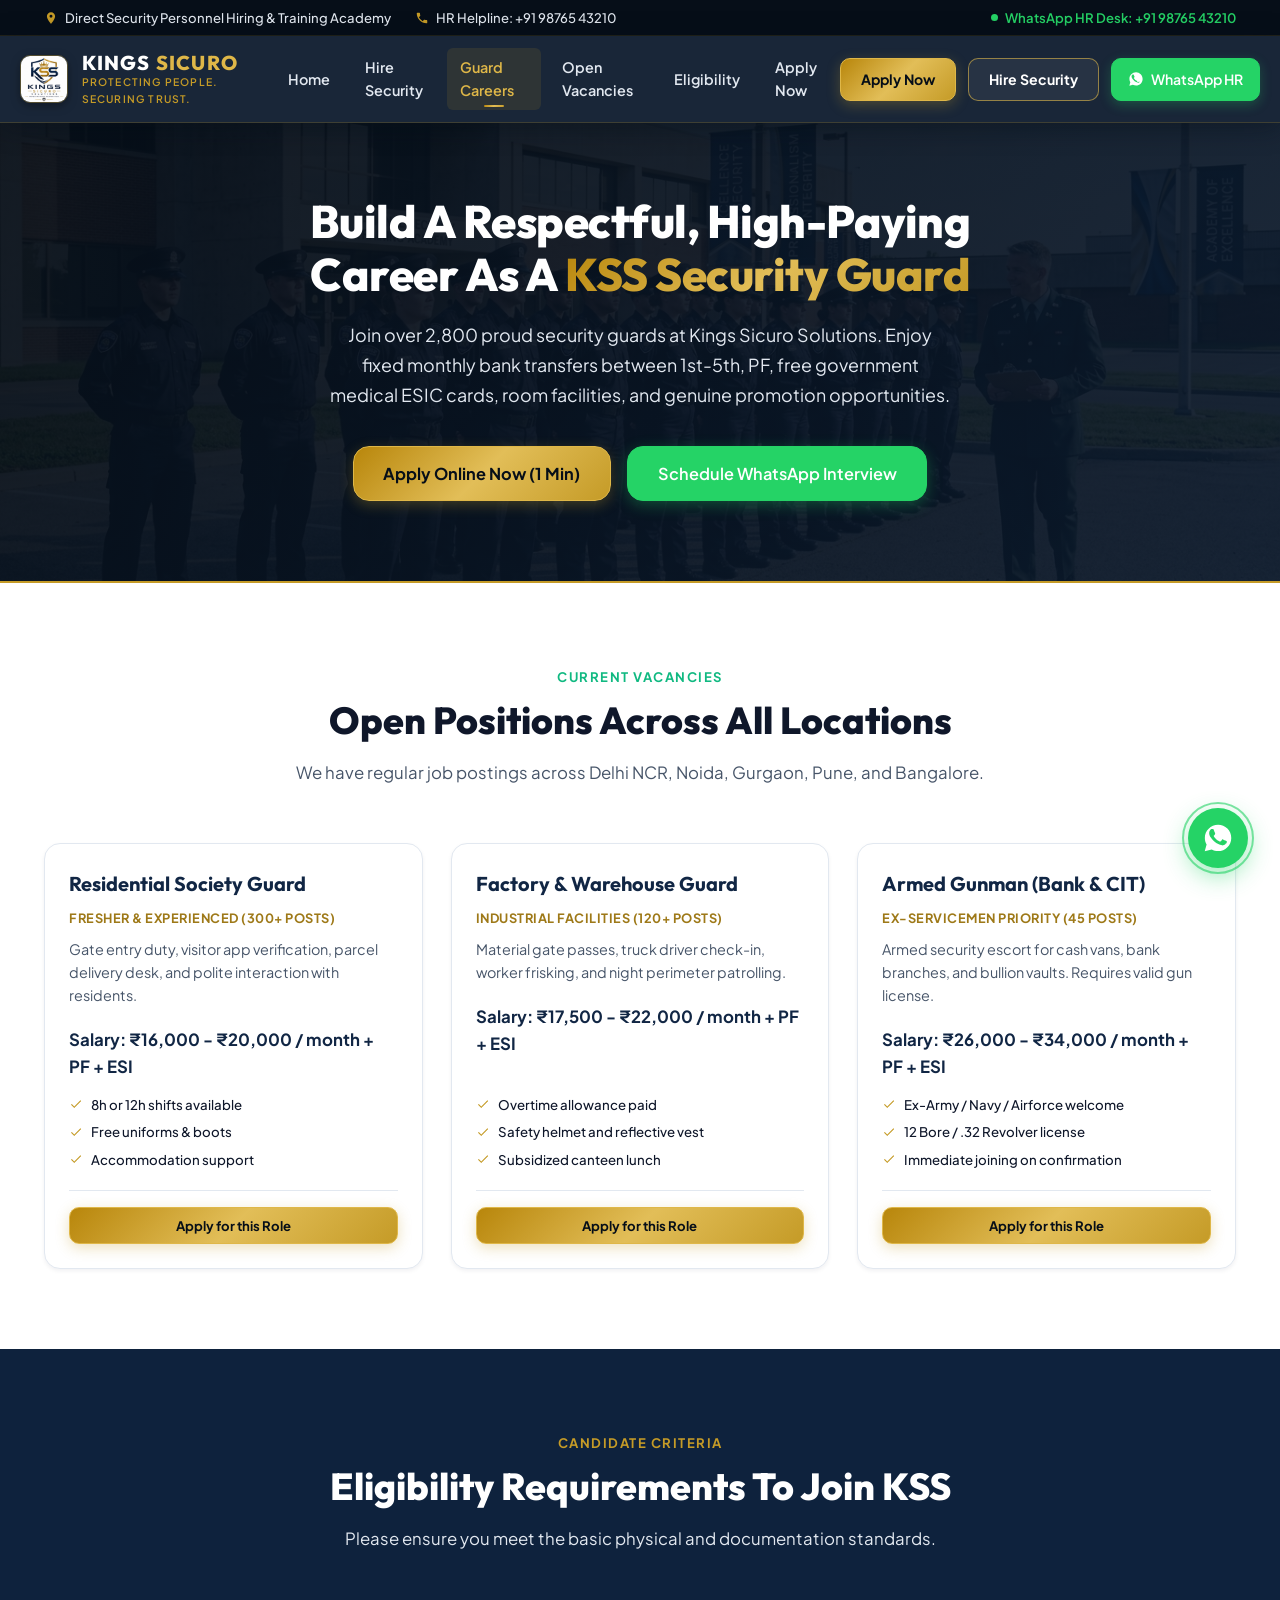
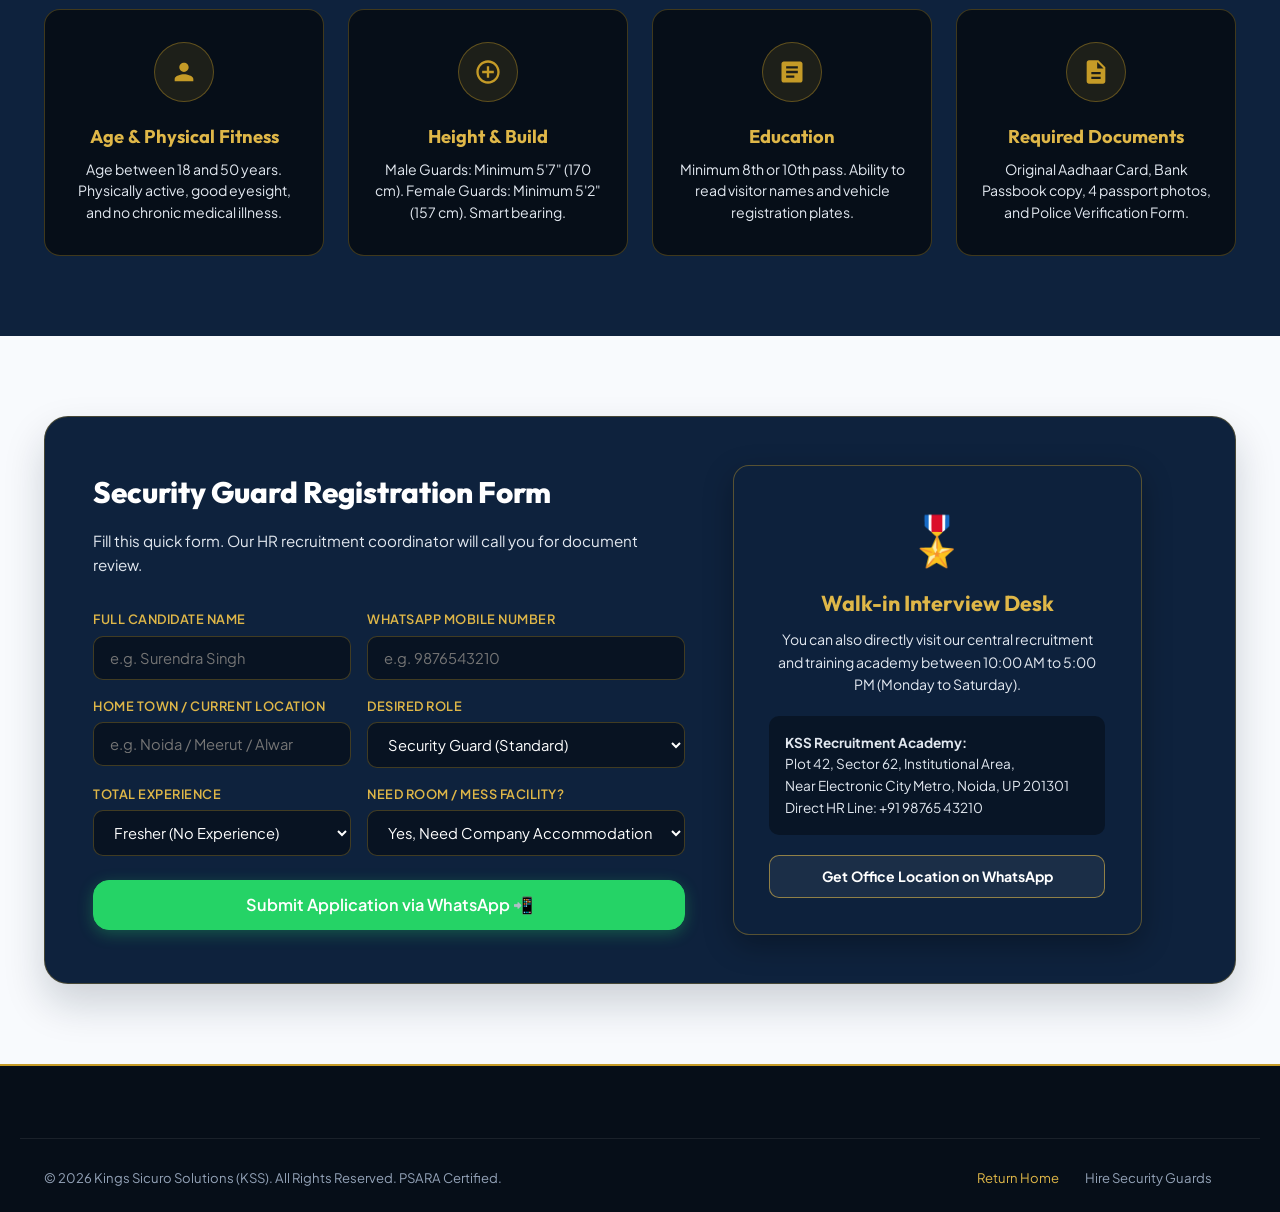
==== careers.html @ ca45f70e "initialize Kings-Sicuro" ====
<!DOCTYPE html>
<html lang="en">
<head>
  <meta charset="UTF-8">
  <meta name="viewport" content="width=device-width, initial-scale=1.0">
  <title>Security Guard Jobs & Hiring | Kings Sicuro Solutions Recruitment</title>
  <meta name="description" content="We are hiring security guards, armed gunmen, and supervisors. Timely salary on 1st-5th, PF, ESIC medical, free training and uniforms. Direct hiring, zero fee.">
  <link rel="icon" type="image/jpeg" href="assets/images/logo.jpg">
  
  <link rel="preconnect" href="https://fonts.googleapis.com">
  <link rel="preconnect" href="https://fonts.gstatic.com" crossorigin>
  <link href="https://fonts.googleapis.com/css2?family=Outfit:wght@400;500;600;700;800;900&family=Plus+Jakarta+Sans:wght@400;500;600;700&display=swap" rel="stylesheet">
  <link rel="stylesheet" href="css/style.css">
</head>
<body>

  <!-- Top Announcement Bar -->
  <aside class="top-bar">
    <div class="container top-bar-content">
      <div class="top-bar-left">
        <span class="top-bar-item">
          <svg viewBox="0 0 24 24"><path d="M12 2C8.13 2 5 5.13 5 9c0 5.25 7 13 7 13s7-7.75 7-13c0-3.87-3.13-7-7-7zm0 9.5a2.5 2.5 0 010-5 2.5 2.5 0 010 5z"/></svg>
          Direct Security Personnel Hiring & Training Academy
        </span>
        <a href="tel:+919876543210" class="top-bar-item">
          <svg viewBox="0 0 24 24"><path d="M6.62 10.79a15.053 15.053 0 006.59 6.59l2.2-2.2c.27-.27.67-.36 1.02-.24 1.12.37 2.33.57 3.57.57.55 0 1 .45 1 1V20c0 .55-.45 1-1 1-9.39 0-17-7.61-17-17 0-.55.45-1 1-1h3.5c.55 0 1 .45 1 1 0 1.25.2 2.45.57 3.57.11.35.03.74-.25 1.02l-2.2 2.2z"/></svg>
          HR Helpline: +91 98765 43210
        </a>
      </div>
      <div class="top-bar-links">
        <a href="https://api.whatsapp.com/send?phone=919876543210&text=Hi%20HR%2C%20I%20want%20to%20apply%20for%20a%20Security%20Guard%20Job" target="_blank" rel="noopener noreferrer" class="top-bar-wa-link">
          <span class="live-pulse-dot"></span> WhatsApp HR Desk: +91 98765 43210
        </a>
      </div>
    </div>
  </aside>

  <!-- Header -->
  <header class="main-header">
    <div class="container navbar">
      <a href="index.html" class="nav-brand">
        <img src="assets/images/logo.jpg" alt="Kings Sicuro Solutions Logo" class="brand-logo-img">
        <div class="brand-text-wrap">
          <span class="brand-name">KINGS <span>SICURO</span></span>
          <span class="brand-tagline">Protecting People. Securing Trust.</span>
        </div>
      </a>

      <nav class="nav-menu" id="nav-menu">
        <a href="index.html" class="nav-link">Home</a>
        <a href="hire-guards.html" class="nav-link">Hire Security</a>
        <a href="careers.html" class="nav-link active">Guard Careers</a>
        <a href="#openings" class="nav-link">Open Vacancies</a>
        <a href="#eligibility" class="nav-link">Eligibility</a>
        <a href="#apply-section" class="nav-link">Apply Now</a>
      </nav>

      <div class="nav-actions">
        <a href="#apply-section" class="btn btn-gold">Apply Now</a>
        <a href="hire-guards.html" class="btn btn-navy-outline">Hire Security</a>
        <a href="https://api.whatsapp.com/send?phone=919876543210&text=Hello%20KSS%20HR%2C%20I%20want%20to%20give%20guard%20interview" target="_blank" rel="noopener noreferrer" class="btn btn-nav-wa" aria-label="WhatsApp HR">
          <svg viewBox="0 0 24 24"><path d="M12.04 2c-5.46 0-9.91 4.45-9.91 9.91 0 1.75.46 3.45 1.32 4.95L2.05 22l5.25-1.38c1.45.79 3.08 1.21 4.74 1.21 5.46 0 9.91-4.45 9.91-9.91 0-2.65-1.03-5.14-2.9-7.01A9.816 9.816 0 0012.04 2zm5.78 14.15c-.24.67-1.39 1.29-1.92 1.37-.5.08-1.15.11-3.69-.94-3.26-1.34-5.36-4.66-5.52-4.88-.16-.22-1.32-1.76-1.32-3.35s.83-2.38 1.13-2.7c.3-.32.65-.4 0.87-.4s.43.01.62.01c.21 0 .49-.08.76.58.28.67.95 2.33 1.03 2.5.08.17.14.37.03.59-.11.22-.17.36-.33.56-.16.2-.35.45-.5.6-.16.16-.33.34-.14.67.19.33.84 1.38 1.8 2.24 1.24 1.1 2.28 1.44 2.61 1.6.33.16.55.25.63.38.08.14.08.82-.16 1.49z"/></svg>
          WhatsApp HR
        </a>
      </div>

      <button class="mobile-toggle" id="mobile-toggle" aria-label="Toggle Navigation">
        <svg width="26" height="26" viewBox="0 0 24 24" fill="currentColor"><path d="M3 18h18v-2H3v2zm0-5h18v-2H3v2zm0-7v2h18V6H3z"/></svg>
      </button>
    </div>
  </header>

  <main>
    <!-- Sub-page Hero -->
    <section class="hero-section" style="padding: 4.5rem 0 5rem; background: linear-gradient(135deg, rgba(6, 14, 24, 0.94) 0%, rgba(11, 25, 44, 0.92) 100%), url('assets/images/guard-recruitment.jpg') center/cover no-repeat;">
      <div class="container" style="text-align: center; max-width: 860px;">
        <h1 class="hero-title" style="font-size: 2.85rem; margin-bottom: 1.2rem;">
          Build A Respectful, High-Paying Career As A <span class="text-gold">KSS Security Guard</span>
        </h1>
        <p class="hero-subtitle" style="margin: 0 auto 2.2rem; font-size: 1.12rem;">
          Join over 2,800 proud security guards at Kings Sicuro Solutions. Enjoy fixed monthly bank transfers between 1st-5th, PF, free government medical ESIC cards, room facilities, and genuine promotion opportunities.
        </p>
        <div style="display: flex; justify-content: center; gap: 1rem; flex-wrap: wrap;">
          <a href="#apply-section" class="btn btn-gold btn-lg">Apply Online Now (1 Min)</a>
          <a href="https://api.whatsapp.com/send?phone=919876543210&text=Hi%20KSS%2C%20I%20am%20interested%20in%20a%20Security%20Guard%20job" target="_blank" rel="noopener noreferrer" class="btn btn-whatsapp btn-lg">
            Schedule WhatsApp Interview
          </a>
        </div>
      </div>
    </section>

    <!-- Open Positions Grid -->
    <section class="section" id="openings" style="background: #FFFFFF;">
      <div class="container">
        <div class="section-header">
          <span class="section-tag" style="color: #10B981;">Current Vacancies</span>
          <h2 class="section-title">Open Positions Across All Locations</h2>
          <p class="section-subtitle">We have regular job postings across Delhi NCR, Noida, Gurgaon, Pune, and Bangalore.</p>
        </div>

        <div class="industries-grid">
          <!-- Vacancy 1 -->
          <div class="industry-card">
            <div class="industry-card-body">
              <h3 class="industry-card-title">Residential Society Guard</h3>
              <p style="font-size: 0.8rem; color: var(--gold-dark); font-weight: 700; margin-bottom: 0.6rem; text-transform: uppercase; letter-spacing: 0.5px;">Fresher & Experienced (300+ Posts)</p>
              <p class="industry-card-desc">
                Gate entry duty, visitor app verification, parcel delivery desk, and polite interaction with residents.
              </p>
              <div style="font-weight: 700; color: var(--navy-medium); margin-bottom: 0.8rem; font-size: 1.05rem;">
                Salary: ₹16,000 - ₹20,000 / month + PF + ESI
              </div>
              <ul class="industry-checklist">
                <li><svg viewBox="0 0 24 24"><path d="M9 16.17L4.83 12l-1.42 1.41L9 19 21 7l-1.41-1.41z"/></svg> 8h or 12h shifts available</li>
                <li><svg viewBox="0 0 24 24"><path d="M9 16.17L4.83 12l-1.42 1.41L9 19 21 7l-1.41-1.41z"/></svg> Free uniforms & boots</li>
                <li><svg viewBox="0 0 24 24"><path d="M9 16.17L4.83 12l-1.42 1.41L9 19 21 7l-1.41-1.41z"/></svg> Accommodation support</li>
              </ul>
              <div class="industry-card-action">
                <a href="#apply-section" class="btn btn-gold btn-sm" style="width: 100%;">Apply for this Role</a>
              </div>
            </div>
          </div>

          <!-- Vacancy 2 -->
          <div class="industry-card">
            <div class="industry-card-body">
              <h3 class="industry-card-title">Factory & Warehouse Guard</h3>
              <p style="font-size: 0.8rem; color: var(--gold-dark); font-weight: 700; margin-bottom: 0.6rem; text-transform: uppercase; letter-spacing: 0.5px;">Industrial Facilities (120+ Posts)</p>
              <p class="industry-card-desc">
                Material gate passes, truck driver check-in, worker frisking, and night perimeter patrolling.
              </p>
              <div style="font-weight: 700; color: var(--navy-medium); margin-bottom: 0.8rem; font-size: 1.05rem;">
                Salary: ₹17,500 - ₹22,000 / month + PF + ESI
              </div>
              <ul class="industry-checklist">
                <li><svg viewBox="0 0 24 24"><path d="M9 16.17L4.83 12l-1.42 1.41L9 19 21 7l-1.41-1.41z"/></svg> Overtime allowance paid</li>
                <li><svg viewBox="0 0 24 24"><path d="M9 16.17L4.83 12l-1.42 1.41L9 19 21 7l-1.41-1.41z"/></svg> Safety helmet and reflective vest</li>
                <li><svg viewBox="0 0 24 24"><path d="M9 16.17L4.83 12l-1.42 1.41L9 19 21 7l-1.41-1.41z"/></svg> Subsidized canteen lunch</li>
              </ul>
              <div class="industry-card-action">
                <a href="#apply-section" class="btn btn-gold btn-sm" style="width: 100%;">Apply for this Role</a>
              </div>
            </div>
          </div>

          <!-- Vacancy 3 -->
          <div class="industry-card">
            <div class="industry-card-body">
              <h3 class="industry-card-title">Armed Gunman (Bank & CIT)</h3>
              <p style="font-size: 0.8rem; color: var(--gold-dark); font-weight: 700; margin-bottom: 0.6rem; text-transform: uppercase; letter-spacing: 0.5px;">Ex-Servicemen Priority (45 Posts)</p>
              <p class="industry-card-desc">
                Armed security escort for cash vans, bank branches, and bullion vaults. Requires valid gun license.
              </p>
              <div style="font-weight: 700; color: var(--navy-medium); margin-bottom: 0.8rem; font-size: 1.05rem;">
                Salary: ₹26,000 - ₹34,000 / month + PF + ESI
              </div>
              <ul class="industry-checklist">
                <li><svg viewBox="0 0 24 24"><path d="M9 16.17L4.83 12l-1.42 1.41L9 19 21 7l-1.41-1.41z"/></svg> Ex-Army / Navy / Airforce welcome</li>
                <li><svg viewBox="0 0 24 24"><path d="M9 16.17L4.83 12l-1.42 1.41L9 19 21 7l-1.41-1.41z"/></svg> 12 Bore / .32 Revolver license</li>
                <li><svg viewBox="0 0 24 24"><path d="M9 16.17L4.83 12l-1.42 1.41L9 19 21 7l-1.41-1.41z"/></svg> Immediate joining on confirmation</li>
              </ul>
              <div class="industry-card-action">
                <a href="#apply-section" class="btn btn-gold btn-sm" style="width: 100%;">Apply for this Role</a>
              </div>
            </div>
          </div>
        </div>
      </div>
    </section>

    <!-- Eligibility & Requirements -->
    <section class="section section-dark" id="eligibility">
      <div class="container">
        <div class="section-header">
          <span class="section-tag">Candidate Criteria</span>
          <h2 class="section-title">Eligibility Requirements To Join KSS</h2>
          <p class="section-subtitle">Please ensure you meet the basic physical and documentation standards.</p>
        </div>

        <div class="trust-grid">
          <div class="trust-card" style="background: var(--navy-dark); border-color: rgba(197, 155, 39, 0.3);">
            <div class="trust-icon-box">
              <svg viewBox="0 0 24 24"><path d="M12 12c2.21 0 4-1.79 4-4s-1.79-4-4-4-4 1.79-4 4 1.79 4 4 4zm0 2c-2.67 0-8 1.34-8 4v2h16v-2c0-2.66-5.33-4-8-4z"/></svg>
            </div>
            <h3 class="trust-card-title" style="color: var(--gold-light);">Age & Physical Fitness</h3>
            <p class="trust-card-desc" style="color: var(--text-white-dim);">
              Age between 18 and 50 years. Physically active, good eyesight, and no chronic medical illness.
            </p>
          </div>

          <div class="trust-card" style="background: var(--navy-dark); border-color: rgba(197, 155, 39, 0.3);">
            <div class="trust-icon-box">
              <svg viewBox="0 0 24 24"><path d="M13 7h-2v4H7v2h4v4h2v-4h4v-2h-4V7zm-1-5C6.48 2 2 6.48 2 12s4.48 10 10 10 10-4.52 10-10S17.52 2 12 2zm0 18c-4.41 0-8-3.59-8-8s3.59-8 8-8 8 3.59 8 8-3.59 8-8 8z"/></svg>
            </div>
            <h3 class="trust-card-title" style="color: var(--gold-light);">Height & Build</h3>
            <p class="trust-card-desc" style="color: var(--text-white-dim);">
              Male Guards: Minimum 5'7" (170 cm). Female Guards: Minimum 5'2" (157 cm). Smart bearing.
            </p>
          </div>

          <div class="trust-card" style="background: var(--navy-dark); border-color: rgba(197, 155, 39, 0.3);">
            <div class="trust-icon-box">
              <svg viewBox="0 0 24 24"><path d="M19 3H5c-1.1 0-2 .9-2 2v14c0 1.1.9 2 2 2h14c1.1 0 2-.9 2-2V5c0-1.1-.9-2-2-2zm-5 14H7v-2h7v2zm3-4H7v-2h10v2zm0-4H7V7h10v2z"/></svg>
            </div>
            <h3 class="trust-card-title" style="color: var(--gold-light);">Education</h3>
            <p class="trust-card-desc" style="color: var(--text-white-dim);">
              Minimum 8th or 10th pass. Ability to read visitor names and vehicle registration plates.
            </p>
          </div>

          <div class="trust-card" style="background: var(--navy-dark); border-color: rgba(197, 155, 39, 0.3);">
            <div class="trust-icon-box">
              <svg viewBox="0 0 24 24"><path d="M14 2H6c-1.1 0-1.99.9-1.99 2L4 20c0 1.1.89 2 1.99 2H18c1.1 0 2-.9 2-2V8l-6-6zm2 16H8v-2h8v2zm0-4H8v-2h8v2zm-3-5V3.5L18.5 9H13z"/></svg>
            </div>
            <h3 class="trust-card-title" style="color: var(--gold-light);">Required Documents</h3>
            <p class="trust-card-desc" style="color: var(--text-white-dim);">
              Original Aadhaar Card, Bank Passbook copy, 4 passport photos, and Police Verification Form.
            </p>
          </div>
        </div>
      </div>
    </section>

    <!-- Guard Application Form -->
    <section class="section" id="apply-section" style="background: var(--bg-light);">
      <div class="container">
        <div class="calculator-wrap" style="background: var(--navy-surface); grid-template-columns: 1.1fr 0.9fr;">
          <div>
            <h3 class="calc-title">Security Guard Registration Form</h3>
            <p class="calc-desc">Fill this quick form. Our HR recruitment coordinator will call you for document review.</p>

            <form id="apply-guard-form">
              <div class="form-grid">
                <div class="form-group">
                  <label for="ga-name">Full Candidate Name</label>
                  <input type="text" id="ga-name" name="candidate_name" class="form-input" placeholder="e.g. Surendra Singh" required>
                </div>
                <div class="form-group">
                  <label for="ga-phone">WhatsApp Mobile Number</label>
                  <input type="tel" id="ga-phone" name="phone" class="form-input" placeholder="e.g. 9876543210" required>
                </div>
                <div class="form-group">
                  <label for="ga-city">Home Town / Current Location</label>
                  <input type="text" id="ga-city" name="city" class="form-input" placeholder="e.g. Noida / Meerut / Alwar" required>
                </div>
                <div class="form-group">
                  <label for="ga-role">Desired Role</label>
                  <select id="ga-role" name="role_pref" class="form-select">
                    <option value="Security Guard">Security Guard (Standard)</option>
                    <option value="Armed Gunman">Armed Gunman (Licensed)</option>
                    <option value="Field Supervisor">Field Supervisor</option>
                    <option value="Female Security Staff">Female Security Staff</option>
                    <option value="Event Bouncer">Event Bouncer</option>
                  </select>
                </div>
                <div class="form-group">
                  <label for="ga-exp">Total Experience</label>
                  <select id="ga-exp" name="experience" class="form-select">
                    <option value="Fresher (No Experience)">Fresher (No Experience)</option>
                    <option value="1 to 2 Years">1 to 2 Years</option>
                    <option value="3+ Years">3+ Years</option>
                    <option value="Ex-Army / Police">Ex-Army / Police / Paramilitary</option>
                  </select>
                </div>
                <div class="form-group">
                  <label for="ga-acc">Need Room / Mess Facility?</label>
                  <select id="ga-acc" name="accommodation" class="form-select">
                    <option value="Yes, Need Room">Yes, Need Company Accommodation</option>
                    <option value="No, Own Accommodation">No, I have my own room</option>
                  </select>
                </div>
              </div>
              <div style="margin-top: 1.5rem;">
                <button type="submit" class="btn btn-whatsapp btn-lg" style="width: 100%;">
                  Submit Application via WhatsApp 📲
                </button>
              </div>
            </form>
          </div>

          <div class="calc-result-box" style="display: flex; flex-direction: column; justify-content: center;">
            <div style="font-size: 3rem; margin-bottom: 0.5rem;">🎖️</div>
            <h4 style="font-family: var(--font-heading); font-size: 1.35rem; color: var(--gold-light); margin-bottom: 0.5rem;">
              Walk-in Interview Desk
            </h4>
            <p style="font-size: 0.88rem; color: var(--text-white-dim); margin-bottom: 1.25rem;">
              You can also directly visit our central recruitment and training academy between 10:00 AM to 5:00 PM (Monday to Saturday).
            </p>
            <div style="background: rgba(6, 14, 24, 0.6); padding: 1rem; border-radius: var(--radius-md); text-align: left; font-size: 0.85rem; color: var(--text-white-dim); margin-bottom: 1.25rem;">
              <strong>KSS Recruitment Academy:</strong><br>
              Plot 42, Sector 62, Institutional Area,<br>
              Near Electronic City Metro, Noida, UP 201301<br>
              Direct HR Line: +91 98765 43210
            </div>
            <a href="https://api.whatsapp.com/send?phone=919876543210&text=Hi%20HR%2C%20Please%20send%20me%20the%20Google%20Map%20location%20of%20KSS%20Interview%20Office" target="_blank" rel="noopener noreferrer" class="btn btn-navy-outline">
              Get Office Location on WhatsApp
            </a>
          </div>
        </div>
      </div>
    </section>
  </main>

  <footer class="footer">
    <div class="container footer-bottom">
      <div>&copy; 2026 Kings Sicuro Solutions (KSS). All Rights Reserved. PSARA Certified.</div>
      <div>
        <a href="index.html" style="margin-right: 1.5rem; color: var(--gold-light);">Return Home</a>
        <a href="hire-guards.html" style="margin-right: 1.5rem;">Hire Security Guards</a>
      </div>
    </div>
  </footer>

  <!-- Floating WhatsApp Widget -->
  <div class="floating-whatsapp-widget">
    <div class="whatsapp-chat-popup" id="wa-chat-popup">
      <div class="wa-header">
        <div class="wa-header-info">
          <img src="assets/images/logo.jpg" alt="KSS" class="wa-avatar">
          <div>
            <div class="wa-name">KSS Recruitment HR</div>
            <div class="wa-status">● Online | Instant Interview Help</div>
          </div>
        </div>
        <button class="wa-close-btn" id="wa-close-btn" aria-label="Close Chat">&times;</button>
      </div>
      <div class="wa-body">
        <div class="wa-bubble">नमस्ते! क्या आप सिक्योरिटी गार्ड की नौकरी ढूंढ रहे हैं? तुरंत WhatsApp पर बात करें।</div>
        <div class="wa-actions">
          <a href="https://api.whatsapp.com/send?phone=919876543210&text=Namaste%20HR%20Sir%2C%20mujhe%20Security%20Guard%20ki%20job%20chahiye" target="_blank" rel="noopener noreferrer" class="wa-action-btn">
            <span>Apply for Job Now</span>
            <span>&rarr;</span>
          </a>
        </div>
      </div>
    </div>
    <button type="button" class="whatsapp-trigger-btn" id="wa-trigger-btn" aria-label="Open WhatsApp Support">
      <div class="whatsapp-pulse-ring"></div>
      <svg viewBox="0 0 24 24"><path d="M12.04 2c-5.46 0-9.91 4.45-9.91 9.91 0 1.75.46 3.45 1.32 4.95L2.05 22l5.25-1.38c1.45.79 3.08 1.21 4.74 1.21 5.46 0 9.91-4.45 9.91-9.91 0-2.65-1.03-5.14-2.9-7.01A9.816 9.816 0 0012.04 2zm5.78 14.15c-.24.67-1.39 1.29-1.92 1.37-.5.08-1.15.11-3.69-.94-3.26-1.34-5.36-4.66-5.52-4.88-.16-.22-1.32-1.76-1.32-3.35s.83-2.38 1.13-2.7c.3-.32.65-.4 0.87-.4s.43.01.62.01c.21 0 .49-.08.76.58.28.67.95 2.33 1.03 2.5.08.17.14.37.03.59-.11.22-.17.36-.33.56-.16.2-.35.45-.5.6-.16.16-.33.34-.14.67.19.33.84 1.38 1.8 2.24 1.24 1.1 2.28 1.44 2.61 1.6.33.16.52.14.71-.08.19-.22.82-.96 1.04-1.29.22-.33.44-.27.73-.16.3.11 1.88.89 2.2 1.05.33.16.55.25.63.38.08.14.08.82-.16 1.49z"/></svg>
    </button>
  </div>

  <script src="js/main.js"></script>
</body>
</html>
---- css/style.css ----
/* ==========================================================================
   KINGS SICURO SOLUTIONS (KSS) - DESIGN SYSTEM & STYLESHEET
   "Protecting People. Securing Trust."
   ========================================================================== */

:root {
  /* Color Palette - Derived from Royal Shield Logo */
  --primary-navy: #0B192C;
  --navy-dark: #060E18;
  --navy-medium: #112644;
  --navy-light: #1A365D;
  --navy-surface: #0E223D;
  --navy-border: rgba(197, 155, 39, 0.25);

  --gold-primary: #C59B27;
  --gold-light: #DFB748;
  --gold-dark: #9E7918;
  --gold-gradient: linear-gradient(135deg, #B8860B 0%, #E2BE58 50%, #C59B27 100%);
  --gold-glow: rgba(197, 155, 39, 0.22);
  --gold-hover: #E8C359;

  --text-primary: #0F172A;
  --text-secondary: #475569;
  --text-light: #94A3B8;
  --text-white: #FFFFFF;
  --text-white-dim: #E2E8F0;

  --bg-light: #F8FAFD;
  --bg-card-light: #FFFFFF;
  --bg-dark-section: #0B192C;
  --bg-darker: #060E18;

  --border-light: #E2E8F0;
  --border-focus: #C59B27;

  --whatsapp-green: #25D366;
  --whatsapp-dark: #128C7E;
  --whatsapp-glow: rgba(37, 211, 102, 0.35);

  --danger-color: #EF4444;
  --success-color: #10B981;

  /* Typography */
  --font-main: 'Plus Jakarta Sans', -apple-system, BlinkMacSystemFont, 'Segoe UI', Roboto, sans-serif;
  --font-heading: 'Outfit', -apple-system, BlinkMacSystemFont, sans-serif;

  /* Elevations */
  --shadow-sm: 0 2px 4px rgba(11, 25, 44, 0.06);
  --shadow-md: 0 6px 16px rgba(11, 25, 44, 0.08);
  --shadow-lg: 0 12px 32px rgba(11, 25, 44, 0.12);
  --shadow-xl: 0 20px 40px rgba(11, 25, 44, 0.18);
  --shadow-gold: 0 8px 24px rgba(197, 155, 39, 0.28);
  --shadow-navy: 0 10px 30px rgba(6, 14, 24, 0.4);

  /* Transitions */
  --transition-fast: 0.2s cubic-bezier(0.4, 0, 0.2, 1);
  --transition-base: 0.3s cubic-bezier(0.4, 0, 0.2, 1);
  --transition-smooth: 0.5s cubic-bezier(0.16, 1, 0.3, 1);

  /* Radius */
  --radius-sm: 6px;
  --radius-md: 10px;
  --radius-lg: 16px;
  --radius-xl: 24px;
  --radius-full: 9999px;
}

/* Base & Reset */
*, *::before, *::after {
  box-sizing: border-box;
  margin: 0;
  padding: 0;
}

html {
  scroll-behavior: smooth;
  font-size: 16px;
  -webkit-font-smoothing: antialiased;
}

body {
  font-family: var(--font-main);
  background-color: var(--bg-light);
  color: var(--text-primary);
  line-height: 1.6;
  overflow-x: hidden;
}

img {
  max-width: 100%;
  height: auto;
  display: block;
}

a {
  text-decoration: none;
  color: inherit;
  transition: var(--transition-fast);
}

button, input, select, textarea {
  font-family: inherit;
  font-size: inherit;
}

ul {
  list-style: none;
}

.container {
  width: 100%;
  max-width: 1240px;
  margin: 0 auto;
  padding: 0 1.5rem;
}

/* ==========================================================================
   TOP NOTIFICATION BAR
   ========================================================================== */
/* ==========================================================================
   TOP UTILITY BAR - CLEAN & PROFESSIONAL
   ========================================================================== */
.top-bar {
  background: var(--navy-dark);
  color: var(--text-white-dim);
  font-size: 0.82rem;
  padding: 0.45rem 0;
  border-bottom: 1px solid rgba(197, 155, 39, 0.15);
}

.top-bar-content {
  display: flex;
  justify-content: space-between;
  align-items: center;
  flex-wrap: wrap;
  gap: 1rem;
}

.top-bar-left {
  display: flex;
  align-items: center;
  gap: 1.5rem;
}

.top-bar-item {
  display: inline-flex;
  align-items: center;
  gap: 0.45rem;
  color: var(--text-white-dim);
  font-weight: 500;
  transition: color var(--transition-fast);
}

.top-bar-item:hover {
  color: var(--gold-light);
}

.top-bar-item svg {
  width: 14px;
  height: 14px;
  fill: var(--gold-primary);
  flex-shrink: 0;
}

.top-bar-links {
  display: flex;
  align-items: center;
  gap: 1.5rem;
}

.top-bar-wa-link {
  display: inline-flex;
  align-items: center;
  gap: 0.45rem;
  color: #25D366;
  font-weight: 600;
  transition: all var(--transition-fast);
}

.top-bar-wa-link:hover {
  color: #4ADE80;
  transform: translateY(-1px);
}

.top-bar-wa-link svg {
  width: 14px;
  height: 14px;
  fill: #25D366;
}

.live-pulse-dot {
  width: 7px;
  height: 7px;
  background: #25D366;
  border-radius: 50%;
  box-shadow: 0 0 0 0 rgba(37, 211, 102, 0.7);
  animation: pulse-green 2s infinite;
  display: inline-block;
}

@keyframes pulse-green {
  0% { transform: scale(0.95); box-shadow: 0 0 0 0 rgba(37, 211, 102, 0.7); }
  70% { transform: scale(1); box-shadow: 0 0 0 7px rgba(37, 211, 102, 0); }
  100% { transform: scale(0.95); box-shadow: 0 0 0 0 rgba(37, 211, 102, 0); }
}

/* ==========================================================================
   ENHANCED NAVBAR UI
   ========================================================================== */
.main-header {
  position: sticky;
  top: 0;
  z-index: 1000;
  background: rgba(11, 25, 44, 0.94);
  backdrop-filter: blur(16px);
  -webkit-backdrop-filter: blur(16px);
  border-bottom: 1px solid rgba(197, 155, 39, 0.22);
  box-shadow: 0 4px 24px rgba(6, 14, 24, 0.45);
  transition: all var(--transition-base);
}

.navbar {
  display: flex;
  justify-content: space-between;
  align-items: center;
  padding: 0.75rem 0;
}

.nav-brand {
  display: flex;
  align-items: center;
  gap: 0.85rem;
}

.brand-logo-img {
  width: 48px;
  height: 48px;
  object-fit: contain;
  border-radius: 10px;
  border: 1px solid rgba(197, 155, 39, 0.35);
  box-shadow: 0 3px 10px rgba(0, 0, 0, 0.35);
  transition: transform var(--transition-base), box-shadow var(--transition-base);
}

.nav-brand:hover .brand-logo-img {
  transform: translateY(-1px) scale(1.04);
  box-shadow: 0 6px 16px rgba(197, 155, 39, 0.3);
}

.brand-text-wrap {
  display: flex;
  flex-direction: column;
}

.brand-name {
  font-family: var(--font-heading);
  font-size: 1.25rem;
  font-weight: 800;
  letter-spacing: 1.2px;
  color: var(--text-white);
  line-height: 1.15;
}

.brand-name span {
  color: var(--gold-light);
}

.brand-tagline {
  font-size: 0.65rem;
  font-weight: 600;
  letter-spacing: 1.2px;
  color: var(--gold-primary);
  text-transform: uppercase;
}

.nav-menu {
  display: flex;
  align-items: center;
  gap: 0.5rem;
}

.nav-link {
  font-weight: 600;
  font-size: 0.9rem;
  color: var(--text-white-dim);
  padding: 0.5rem 0.85rem;
  border-radius: var(--radius-sm);
  position: relative;
  transition: all var(--transition-fast);
}

.nav-link:hover {
  color: var(--gold-light);
  background: rgba(197, 155, 39, 0.08);
}

.nav-link.active {
  color: var(--gold-light);
  background: rgba(197, 155, 39, 0.12);
}

.nav-link.active::after {
  content: '';
  position: absolute;
  bottom: 3px;
  left: 50%;
  transform: translateX(-50%);
  width: 20px;
  height: 2px;
  background: var(--gold-gradient);
  border-radius: 2px;
}

.nav-actions {
  display: flex;
  align-items: center;
  gap: 0.75rem;
}

/* Refined Buttons */
.btn {
  display: inline-flex;
  align-items: center;
  justify-content: center;
  gap: 0.45rem;
  padding: 0.6rem 1.25rem;
  font-weight: 600;
  font-size: 0.88rem;
  border-radius: var(--radius-md);
  border: 1px solid transparent;
  cursor: pointer;
  transition: all var(--transition-base);
  text-align: center;
  white-space: nowrap;
}

.btn svg {
  width: 16px;
  height: 16px;
  flex-shrink: 0;
}

.btn-gold {
  background: var(--gold-gradient);
  color: var(--navy-dark);
  border-color: var(--gold-light);
  box-shadow: 0 4px 14px rgba(197, 155, 39, 0.3);
  font-weight: 700;
}

.btn-gold:hover {
  transform: translateY(-2px);
  box-shadow: 0 8px 24px rgba(197, 155, 39, 0.45);
  background: linear-gradient(135deg, #D4AF37 0%, #F5CE68 50%, #C59B27 100%);
}

/* Outlined buttons on light surfaces (Cards, Light sections) */
.btn-navy-outline {
  background: transparent;
  color: var(--primary-navy);
  border: 1.5px solid var(--primary-navy);
  font-weight: 700;
}

.btn-navy-outline:hover {
  background: var(--primary-navy);
  color: #FFFFFF;
  border-color: var(--primary-navy);
  transform: translateY(-2px);
  box-shadow: 0 6px 18px rgba(11, 25, 44, 0.25);
}

/* Outlined buttons inside dark surfaces (Header, Hero, Dark sections, Footer) */
.main-header .btn-navy-outline,
.hero-section .btn-navy-outline,
.section-dark .btn-navy-outline,
.calculator-wrap .btn-navy-outline,
.cta-banner .btn-navy-outline,
.guard-career-wrap .btn-navy-outline,
.footer .btn-navy-outline,
.modal-box .btn-navy-outline {
  background: rgba(255, 255, 255, 0.06);
  color: var(--text-white);
  border: 1.5px solid rgba(223, 183, 72, 0.6);
}

.main-header .btn-navy-outline:hover,
.hero-section .btn-navy-outline:hover,
.section-dark .btn-navy-outline:hover,
.calculator-wrap .btn-navy-outline:hover,
.cta-banner .btn-navy-outline:hover,
.guard-career-wrap .btn-navy-outline:hover,
.footer .btn-navy-outline:hover,
.modal-box .btn-navy-outline:hover {
  background: rgba(197, 155, 39, 0.18);
  border-color: var(--gold-light);
  color: var(--gold-light);
  transform: translateY(-2px);
  box-shadow: 0 6px 18px rgba(197, 155, 39, 0.25);
}

.btn-nav-wa {
  background: #25D366;
  color: #FFFFFF;
  border: 1px solid #25D366;
  box-shadow: 0 4px 12px rgba(37, 211, 102, 0.25);
  padding: 0.6rem 1rem;
}

.btn-nav-wa:hover {
  background: #1EBE5D;
  box-shadow: 0 6px 18px rgba(37, 211, 102, 0.4);
  transform: translateY(-2px);
  color: #FFFFFF;
}

.btn-nav-wa svg {
  fill: #FFFFFF;
}

.btn-whatsapp {
  background: #25D366;
  color: #FFFFFF;
  border-color: #25D366;
  box-shadow: 0 4px 15px rgba(37, 211, 102, 0.3);
}

.btn-whatsapp:hover {
  background: #1EBE5D;
  box-shadow: 0 8px 22px rgba(37, 211, 102, 0.45);
  transform: translateY(-2px);
  color: #FFFFFF;
}

.btn-whatsapp svg {
  fill: #FFFFFF;
}

.btn-lg {
  padding: 0.85rem 1.85rem;
  font-size: 1.02rem;
  border-radius: var(--radius-lg);
}

.btn-sm {
  padding: 0.45rem 0.95rem;
  font-size: 0.82rem;
}

.mobile-toggle {
  display: none;
  background: none;
  border: none;
  color: var(--text-white);
  cursor: pointer;
  padding: 0.5rem;
}

/* ==========================================================================
   HERO SECTION - DUAL MARKETPLACE PORTAL
   ========================================================================== */
.hero-section {
  position: relative;
  background: linear-gradient(135deg, rgba(6, 14, 24, 0.95) 0%, rgba(11, 25, 44, 0.92) 50%, rgba(14, 34, 61, 0.94) 100%),
              url('../assets/images/hero-team.jpg') center/cover no-repeat;
  color: var(--text-white);
  padding: 5rem 0 6rem;
  overflow: hidden;
  border-bottom: 2px solid var(--gold-primary);
}

.hero-backdrop-pattern {
  position: absolute;
  top: 0;
  left: 0;
  right: 0;
  bottom: 0;
  background-image: radial-gradient(rgba(197, 155, 39, 0.12) 1.5px, transparent 1.5px);
  background-size: 28px 28px;
  opacity: 0.5;
  pointer-events: none;
}

.hero-grid {
  position: relative;
  z-index: 2;
  display: grid;
  grid-template-columns: 1.15fr 0.85fr;
  gap: 3.5rem;
  align-items: center;
}

.hero-badge-row {
  display: flex;
  align-items: center;
  gap: 0.8rem;
  margin-bottom: 1.25rem;
  flex-wrap: wrap;
}

.hero-badge {
  display: inline-flex;
  align-items: center;
  gap: 0.5rem;
  background: rgba(197, 155, 39, 0.15);
  border: 1px solid rgba(197, 155, 39, 0.45);
  color: var(--gold-light);
  font-size: 0.85rem;
  font-weight: 600;
  padding: 0.35rem 0.95rem;
  border-radius: var(--radius-full);
}

.hero-title {
  font-family: var(--font-heading);
  font-size: 3.2rem;
  font-weight: 800;
  line-height: 1.15;
  letter-spacing: -0.5px;
  margin-bottom: 1.3rem;
  color: var(--text-white);
}

.hero-title .text-gold {
  background: var(--gold-gradient);
  -webkit-background-clip: text;
  -webkit-text-fill-color: transparent;
}

.hero-subtitle {
  font-size: 1.15rem;
  color: var(--text-white-dim);
  line-height: 1.7;
  margin-bottom: 2rem;
  max-width: 620px;
}

.hero-ctas {
  display: flex;
  gap: 1.1rem;
  flex-wrap: wrap;
  margin-bottom: 2.5rem;
}

.hero-highlights {
  display: grid;
  grid-template-columns: repeat(3, 1fr);
  gap: 1.5rem;
  padding-top: 1.5rem;
  border-top: 1px solid rgba(255, 255, 255, 0.12);
}

.highlight-item {
  display: flex;
  flex-direction: column;
}

.highlight-num {
  font-family: var(--font-heading);
  font-size: 1.85rem;
  font-weight: 800;
  color: var(--gold-light);
}

.highlight-label {
  font-size: 0.82rem;
  color: var(--text-light);
  text-transform: uppercase;
  letter-spacing: 0.5px;
}

/* Dual Gateway Hero Card */
.hero-portal-card {
  background: rgba(11, 25, 44, 0.85);
  backdrop-filter: blur(16px);
  border: 1px solid rgba(197, 155, 39, 0.35);
  border-radius: var(--radius-xl);
  padding: 2rem;
  box-shadow: 0 20px 50px rgba(0, 0, 0, 0.45), 0 0 25px rgba(197, 155, 39, 0.15);
  position: relative;
}

.portal-tabs {
  display: flex;
  background: rgba(6, 14, 24, 0.6);
  padding: 0.35rem;
  border-radius: var(--radius-md);
  margin-bottom: 1.75rem;
  border: 1px solid rgba(255, 255, 255, 0.08);
}

.portal-tab-btn {
  flex: 1;
  background: transparent;
  border: none;
  color: var(--text-light);
  padding: 0.75rem 0.6rem;
  font-weight: 700;
  font-size: 0.88rem;
  border-radius: var(--radius-sm);
  cursor: pointer;
  display: flex;
  align-items: center;
  justify-content: center;
  gap: 0.5rem;
  transition: all var(--transition-base);
}

.portal-tab-btn.active {
  background: var(--gold-gradient);
  color: var(--navy-dark);
  box-shadow: 0 4px 12px rgba(197, 155, 39, 0.3);
}

.portal-pane {
  display: none;
  animation: fadeIn 0.3s ease-in-out;
}

.portal-pane.active {
  display: block;
}

@keyframes fadeIn {
  from { opacity: 0; transform: translateY(6px); }
  to { opacity: 1; transform: translateY(0); }
}

.portal-pane-header {
  margin-bottom: 1.25rem;
}

.portal-pane-title {
  font-family: var(--font-heading);
  font-size: 1.35rem;
  color: var(--text-white);
  font-weight: 700;
  margin-bottom: 0.3rem;
}

.portal-pane-desc {
  font-size: 0.88rem;
  color: var(--text-light);
}

.portal-benefits-list {
  display: flex;
  flex-direction: column;
  gap: 0.65rem;
  margin-bottom: 1.5rem;
}

.portal-benefit-item {
  display: flex;
  align-items: center;
  gap: 0.65rem;
  font-size: 0.88rem;
  color: var(--text-white-dim);
}

.portal-benefit-item svg {
  width: 18px;
  height: 18px;
  fill: var(--gold-light);
  flex-shrink: 0;
}

.portal-form-group {
  margin-bottom: 1rem;
}

.portal-form-group label {
  display: block;
  font-size: 0.8rem;
  font-weight: 600;
  color: var(--gold-light);
  margin-bottom: 0.35rem;
  text-transform: uppercase;
  letter-spacing: 0.5px;
}

.portal-input, .portal-select {
  width: 100%;
  padding: 0.75rem 1rem;
  background: rgba(6, 14, 24, 0.7);
  border: 1px solid rgba(197, 155, 39, 0.3);
  border-radius: var(--radius-md);
  color: var(--text-white);
  font-size: 0.92rem;
  outline: none;
  transition: border-color var(--transition-fast);
}

.portal-input:focus, .portal-select:focus {
  border-color: var(--gold-light);
  box-shadow: 0 0 0 3px rgba(197, 155, 39, 0.2);
}

.portal-select option {
  background: var(--navy-dark);
  color: var(--text-white);
}

/* ==========================================================================
   DUAL MARKETPLACE OVERVIEW SECTION (BUYER VS SELLER)
   ========================================================================== */
.section {
  padding: 5rem 0;
}

.section-dark {
  background: var(--navy-surface);
  color: var(--text-white);
}

.section-header {
  text-align: center;
  max-width: 720px;
  margin: 0 auto 3.5rem;
}

.section-tag {
  display: inline-block;
  font-size: 0.82rem;
  font-weight: 700;
  text-transform: uppercase;
  letter-spacing: 1.5px;
  color: var(--gold-primary);
  margin-bottom: 0.6rem;
}

.section-title {
  font-family: var(--font-heading);
  font-size: 2.35rem;
  font-weight: 800;
  line-height: 1.25;
  margin-bottom: 1rem;
  color: var(--text-primary);
}

.section-dark .section-title {
  color: var(--text-white);
}

.section-subtitle {
  font-size: 1.05rem;
  color: var(--text-secondary);
  line-height: 1.6;
}

.section-dark .section-subtitle {
  color: var(--text-white-dim);
}

/* Split Marketplace Cards */
.marketplace-split {
  display: grid;
  grid-template-columns: 1fr 1fr;
  gap: 2rem;
}

.market-card {
  background: var(--bg-card-light);
  border-radius: var(--radius-xl);
  overflow: hidden;
  box-shadow: var(--shadow-lg);
  border: 1px solid var(--border-light);
  display: flex;
  flex-direction: column;
  transition: transform var(--transition-base), box-shadow var(--transition-base);
  position: relative;
}

.market-card:hover {
  transform: translateY(-6px);
  box-shadow: var(--shadow-xl);
}

.market-card-buyer {
  border-top: 4px solid var(--gold-primary);
}

.market-card-seller {
  border-top: 4px solid #10B981;
}

.market-card-img-wrap {
  position: relative;
  height: 240px;
  overflow: hidden;
}

.market-card-img {
  width: 100%;
  height: 100%;
  object-fit: cover;
  transition: transform var(--transition-smooth);
}

.market-card:hover .market-card-img {
  transform: scale(1.06);
}

.market-card-badge {
  position: absolute;
  top: 1rem;
  left: 1rem;
  padding: 0.4rem 0.9rem;
  border-radius: var(--radius-full);
  font-size: 0.78rem;
  font-weight: 700;
  letter-spacing: 0.5px;
  text-transform: uppercase;
}

.badge-buyer {
  background: var(--navy-dark);
  color: var(--gold-light);
  border: 1px solid var(--gold-primary);
}

.badge-seller {
  background: #064E3B;
  color: #6EE7B7;
  border: 1px solid #10B981;
}

.market-card-body {
  padding: 2rem;
  display: flex;
  flex-direction: column;
  flex: 1;
}

.market-card-title {
  font-family: var(--font-heading);
  font-size: 1.55rem;
  font-weight: 800;
  margin-bottom: 0.85rem;
  color: var(--navy-medium);
}

.market-card-desc {
  color: var(--text-secondary);
  font-size: 0.95rem;
  margin-bottom: 1.5rem;
  line-height: 1.6;
}

.market-features-grid {
  display: grid;
  grid-template-columns: 1fr 1fr;
  gap: 0.85rem;
  margin-bottom: 2rem;
}

.market-feature-item {
  display: flex;
  align-items: flex-start;
  gap: 0.55rem;
  font-size: 0.88rem;
  color: var(--text-primary);
  font-weight: 500;
}

.market-feature-item svg {
  width: 18px;
  height: 18px;
  flex-shrink: 0;
  margin-top: 2px;
}

.market-card-buyer .market-feature-item svg {
  fill: var(--gold-primary);
}

.market-card-seller .market-feature-item svg {
  fill: #10B981;
}

.market-card-footer {
  margin-top: auto;
  display: flex;
  gap: 0.85rem;
  flex-wrap: wrap;
}

/* ==========================================================================
   INDUSTRIES & CLIENT TYPES SECTION (BUYER FOCUS)
   ========================================================================== */
.industries-grid {
  display: grid;
  grid-template-columns: repeat(3, 1fr);
  gap: 1.75rem;
}

.industry-card {
  background: #FFFFFF;
  border-radius: var(--radius-lg);
  overflow: hidden;
  border: 1px solid var(--border-light);
  box-shadow: var(--shadow-sm);
  transition: all var(--transition-base);
  display: flex;
  flex-direction: column;
}

.industry-card:hover {
  transform: translateY(-6px);
  box-shadow: var(--shadow-xl);
  border-color: rgba(197, 155, 39, 0.4);
}

.industry-card-img-box {
  height: 190px;
  overflow: hidden;
  position: relative;
}

.industry-card-img-box img {
  width: 100%;
  height: 100%;
  object-fit: cover;
  transition: transform var(--transition-smooth);
}

.industry-card:hover .industry-card-img-box img {
  transform: scale(1.07);
}

.industry-icon-pill {
  position: absolute;
  bottom: 0.85rem;
  right: 0.85rem;
  background: var(--navy-dark);
  color: var(--gold-light);
  border: 1px solid rgba(197, 155, 39, 0.4);
  padding: 0.35rem 0.75rem;
  border-radius: var(--radius-full);
  font-size: 0.75rem;
  font-weight: 700;
  display: flex;
  align-items: center;
  gap: 0.35rem;
}

.industry-card-body {
  padding: 1.5rem;
  display: flex;
  flex-direction: column;
  flex: 1;
}

.industry-card-title {
  font-family: var(--font-heading);
  font-size: 1.25rem;
  font-weight: 700;
  color: var(--navy-medium);
  margin-bottom: 0.5rem;
}

.industry-card-desc {
  font-size: 0.9rem;
  color: var(--text-secondary);
  margin-bottom: 1.25rem;
}

.industry-checklist {
  margin-top: auto;
  display: flex;
  flex-direction: column;
  gap: 0.4rem;
  margin-bottom: 1.25rem;
}

.industry-checklist li {
  display: flex;
  align-items: center;
  gap: 0.5rem;
  font-size: 0.83rem;
  color: var(--text-primary);
  font-weight: 500;
}

.industry-checklist svg {
  width: 14px;
  height: 14px;
  fill: var(--gold-primary);
  flex-shrink: 0;
}

.industry-card-action {
  display: flex;
  justify-content: space-between;
  align-items: center;
  padding-top: 1rem;
  border-top: 1px solid var(--border-light);
}

.action-text-link {
  font-size: 0.88rem;
  font-weight: 700;
  color: var(--navy-light);
  display: inline-flex;
  align-items: center;
  gap: 0.35rem;
}

.action-text-link:hover {
  color: var(--gold-primary);
  gap: 0.6rem;
}

/* ==========================================================================
   INTERACTIVE GUARD REQUIREMENT & COST CALCULATOR
   ========================================================================== */
.calculator-wrap {
  background: var(--navy-dark);
  border: 1px solid rgba(197, 155, 39, 0.3);
  border-radius: var(--radius-xl);
  padding: 3rem;
  color: var(--text-white);
  box-shadow: var(--shadow-xl);
  display: grid;
  grid-template-columns: 1.15fr 0.85fr;
  gap: 3rem;
  align-items: center;
}

.calc-title {
  font-family: var(--font-heading);
  font-size: 1.85rem;
  font-weight: 800;
  margin-bottom: 0.75rem;
  color: var(--text-white);
}

.calc-desc {
  color: var(--text-white-dim);
  font-size: 0.95rem;
  margin-bottom: 2rem;
}

.calc-grid {
  display: grid;
  grid-template-columns: 1fr 1fr;
  gap: 1.25rem;
  margin-bottom: 1.5rem;
}

.calc-control {
  display: flex;
  flex-direction: column;
}

.calc-control label {
  font-size: 0.82rem;
  font-weight: 600;
  color: var(--gold-light);
  margin-bottom: 0.4rem;
  text-transform: uppercase;
  letter-spacing: 0.5px;
}

.calc-control select, .calc-control input {
  background: var(--navy-surface);
  border: 1px solid rgba(197, 155, 39, 0.3);
  color: var(--text-white);
  padding: 0.75rem 1rem;
  border-radius: var(--radius-md);
  font-size: 0.95rem;
  outline: none;
}

.calc-control select:focus, .calc-control input:focus {
  border-color: var(--gold-light);
  box-shadow: 0 0 0 3px rgba(197, 155, 39, 0.2);
}

.range-wrap {
  margin-top: 0.5rem;
  grid-column: span 2;
}

.range-label-row {
  display: flex;
  justify-content: space-between;
  margin-bottom: 0.5rem;
  font-size: 0.85rem;
  font-weight: 600;
  color: var(--gold-light);
}

.range-val-badge {
  background: var(--gold-gradient);
  color: var(--navy-dark);
  font-weight: 800;
  padding: 0.2rem 0.65rem;
  border-radius: var(--radius-sm);
  font-size: 0.9rem;
}

input[type=range] {
  width: 100%;
  accent-color: var(--gold-primary);
  cursor: pointer;
}

/* Calculator Result Card */
.calc-result-box {
  background: rgba(14, 34, 61, 0.8);
  border: 1px solid rgba(197, 155, 39, 0.4);
  border-radius: var(--radius-lg);
  padding: 2.2rem;
  text-align: center;
  position: relative;
  box-shadow: 0 10px 30px rgba(0, 0, 0, 0.3);
}

.calc-result-header {
  font-size: 0.85rem;
  text-transform: uppercase;
  letter-spacing: 1px;
  color: var(--gold-light);
  margin-bottom: 0.5rem;
  font-weight: 700;
}

.calc-estimate-price {
  font-family: var(--font-heading);
  font-size: 2.6rem;
  font-weight: 800;
  color: var(--text-white);
  line-height: 1.1;
  margin-bottom: 0.4rem;
}

.calc-estimate-price span {
  font-size: 1rem;
  color: var(--text-light);
  font-weight: 400;
}

.calc-breakup-list {
  background: rgba(6, 14, 24, 0.6);
  border-radius: var(--radius-md);
  padding: 1rem;
  margin: 1.5rem 0;
  text-align: left;
  display: flex;
  flex-direction: column;
  gap: 0.5rem;
}

.calc-breakup-row {
  display: flex;
  justify-content: space-between;
  font-size: 0.85rem;
  color: var(--text-white-dim);
}

.calc-breakup-row strong {
  color: var(--gold-light);
}

.calc-whatsapp-btn {
  width: 100%;
}

/* ==========================================================================
   GUARD RECRUITMENT SECTION (SELLER FOCUS - WE WILL HIRE GUARDS)
   ========================================================================== */
.guard-career-wrap {
  background: linear-gradient(135deg, #091629 0%, #0F2542 100%);
  border-radius: var(--radius-xl);
  overflow: hidden;
  border: 1px solid rgba(197, 155, 39, 0.25);
  box-shadow: var(--shadow-xl);
  display: grid;
  grid-template-columns: 1fr 1fr;
}

.guard-career-content {
  padding: 3.5rem;
  color: var(--text-white);
  display: flex;
  flex-direction: column;
  justify-content: center;
}

.guard-perks-list {
  display: grid;
  grid-template-columns: 1fr 1fr;
  gap: 1.25rem;
  margin: 1.8rem 0 2.2rem;
}

.perk-box {
  background: rgba(255, 255, 255, 0.05);
  border: 1px solid rgba(255, 255, 255, 0.1);
  padding: 1rem;
  border-radius: var(--radius-md);
  transition: transform var(--transition-fast);
}

.perk-box:hover {
  background: rgba(197, 155, 39, 0.1);
  border-color: rgba(197, 155, 39, 0.35);
  transform: translateY(-2px);
}

.perk-icon {
  font-size: 1.4rem;
  margin-bottom: 0.4rem;
}

.perk-title {
  font-size: 0.92rem;
  font-weight: 700;
  color: var(--gold-light);
  margin-bottom: 0.2rem;
}

.perk-desc {
  font-size: 0.8rem;
  color: var(--text-light);
  line-height: 1.4;
}

.guard-career-img-box {
  position: relative;
  background: url('../assets/images/guard-recruitment.jpg') center/cover no-repeat;
  min-height: 440px;
}

.guard-career-img-overlay {
  position: absolute;
  inset: 0;
  background: linear-gradient(to right, #091629 0%, rgba(9, 22, 41, 0.2) 50%, rgba(9, 22, 41, 0.7) 100%);
}

.floating-recruitment-badge {
  position: absolute;
  bottom: 2rem;
  right: 2rem;
  background: rgba(11, 25, 44, 0.92);
  border: 1px solid var(--gold-primary);
  padding: 1.2rem 1.5rem;
  border-radius: var(--radius-lg);
  backdrop-filter: blur(10px);
  color: var(--text-white);
  box-shadow: 0 10px 25px rgba(0, 0, 0, 0.5);
  max-width: 260px;
}

.recruitment-stat-num {
  font-size: 1.7rem;
  font-weight: 800;
  color: var(--gold-light);
}

.recruitment-stat-text {
  font-size: 0.8rem;
  color: var(--text-white-dim);
}

/* ==========================================================================
   5-TIER VERIFICATION & WHY CHOOSE KSS
   ========================================================================== */
.trust-grid {
  display: grid;
  grid-template-columns: repeat(4, 1fr);
  gap: 1.5rem;
}

.trust-card {
  background: var(--bg-card-light);
  border: 1px solid var(--border-light);
  border-radius: var(--radius-lg);
  padding: 2rem 1.5rem;
  text-align: center;
  transition: all var(--transition-base);
  position: relative;
}

.trust-card:hover {
  transform: translateY(-5px);
  box-shadow: var(--shadow-lg);
  border-color: var(--gold-primary);
}

.trust-icon-box {
  width: 60px;
  height: 60px;
  margin: 0 auto 1.25rem;
  background: rgba(197, 155, 39, 0.12);
  border: 1.5px solid rgba(197, 155, 39, 0.4);
  border-radius: 50%;
  display: flex;
  align-items: center;
  justify-content: center;
  color: var(--gold-primary);
}

.trust-icon-box svg {
  width: 28px;
  height: 28px;
  fill: currentColor;
}

.trust-card-title {
  font-family: var(--font-heading);
  font-size: 1.15rem;
  font-weight: 700;
  margin-bottom: 0.5rem;
  color: var(--navy-medium);
}

.trust-card-desc {
  font-size: 0.88rem;
  color: var(--text-secondary);
  line-height: 1.5;
}

/* ==========================================================================
   TESTIMONIALS & TRUSTED PARTNERS
   ========================================================================== */
.testimonials-grid {
  display: grid;
  grid-template-columns: repeat(3, 1fr);
  gap: 1.75rem;
}

.testimonial-card {
  background: #FFFFFF;
  border: 1px solid var(--border-light);
  border-radius: var(--radius-lg);
  padding: 2rem;
  box-shadow: var(--shadow-sm);
  display: flex;
  flex-direction: column;
}

.testimonial-quote {
  font-size: 0.95rem;
  color: var(--text-secondary);
  font-style: italic;
  margin-bottom: 1.5rem;
  line-height: 1.6;
}

.testimonial-author-box {
  margin-top: auto;
  display: flex;
  align-items: center;
  gap: 0.85rem;
}

.author-avatar {
  width: 48px;
  height: 48px;
  border-radius: 50%;
  background: var(--navy-surface);
  color: var(--gold-light);
  font-weight: 700;
  display: flex;
  align-items: center;
  justify-content: center;
  border: 2px solid var(--gold-primary);
}

.author-info {
  display: flex;
  flex-direction: column;
}

.author-name {
  font-weight: 700;
  font-size: 0.95rem;
  color: var(--navy-medium);
}

.author-role {
  font-size: 0.8rem;
  color: var(--text-light);
}

/* ==========================================================================
   FAQ ACCORDION
   ========================================================================== */
.faq-wrap {
  max-width: 840px;
  margin: 0 auto;
}

.faq-tab-nav {
  display: flex;
  justify-content: center;
  gap: 1rem;
  margin-bottom: 2rem;
}

.faq-tab-btn {
  padding: 0.65rem 1.5rem;
  border-radius: var(--radius-full);
  background: #FFFFFF;
  border: 1px solid var(--border-light);
  color: var(--text-secondary);
  font-weight: 700;
  font-size: 0.9rem;
  cursor: pointer;
  transition: all var(--transition-fast);
}

.faq-tab-btn.active {
  background: var(--navy-medium);
  color: var(--gold-light);
  border-color: var(--gold-primary);
}

.faq-item {
  background: #FFFFFF;
  border: 1px solid var(--border-light);
  border-radius: var(--radius-md);
  margin-bottom: 0.85rem;
  overflow: hidden;
  transition: border-color var(--transition-fast);
}

.faq-item.active {
  border-color: var(--gold-primary);
  box-shadow: var(--shadow-sm);
}

.faq-question {
  width: 100%;
  padding: 1.15rem 1.5rem;
  text-align: left;
  background: transparent;
  border: none;
  font-weight: 700;
  font-size: 1rem;
  color: var(--navy-medium);
  cursor: pointer;
  display: flex;
  justify-content: space-between;
  align-items: center;
  gap: 1rem;
}

.faq-icon {
  font-size: 1.25rem;
  color: var(--gold-primary);
  transition: transform var(--transition-base);
}

.faq-item.active .faq-icon {
  transform: rotate(45deg);
}

.faq-answer {
  max-height: 0;
  overflow: hidden;
  transition: max-height 0.35s ease-out;
  padding: 0 1.5rem;
  color: var(--text-secondary);
  font-size: 0.92rem;
  line-height: 1.6;
}

.faq-item.active .faq-answer {
  padding-bottom: 1.25rem;
}

/* ==========================================================================
   CTA CONTACT BANNER
   ========================================================================== */
.cta-banner {
  background: linear-gradient(135deg, var(--navy-dark) 0%, var(--navy-surface) 100%);
  border: 1px solid rgba(197, 155, 39, 0.4);
  border-radius: var(--radius-xl);
  padding: 3.5rem 3rem;
  color: var(--text-white);
  box-shadow: var(--shadow-xl);
  position: relative;
  overflow: hidden;
}

.cta-banner-content {
  position: relative;
  z-index: 2;
  text-align: center;
  max-width: 780px;
  margin: 0 auto;
}

.cta-title {
  font-family: var(--font-heading);
  font-size: 2.3rem;
  font-weight: 800;
  color: var(--text-white);
  margin-bottom: 1rem;
}

.cta-title span {
  color: var(--gold-light);
}

.cta-desc {
  font-size: 1.1rem;
  color: var(--text-white-dim);
  margin-bottom: 2rem;
  line-height: 1.6;
}

.cta-buttons {
  display: flex;
  justify-content: center;
  gap: 1rem;
  flex-wrap: wrap;
}

/* ==========================================================================
   FOOTER
   ========================================================================== */
.footer {
  background: var(--navy-dark);
  color: var(--text-white-dim);
  padding: 4.5rem 0 1.5rem;
  border-top: 2px solid var(--gold-primary);
}

.footer-grid {
  display: grid;
  grid-template-columns: 1.5fr 1fr 1fr 1.2fr;
  gap: 2.5rem;
  margin-bottom: 3.5rem;
}

.footer-brand-desc {
  font-size: 0.88rem;
  color: var(--text-light);
  line-height: 1.6;
  margin: 1rem 0 1.5rem;
}

.footer-contacts-list {
  display: flex;
  flex-direction: column;
  gap: 0.6rem;
  font-size: 0.88rem;
}

.footer-contact-row {
  display: flex;
  align-items: center;
  gap: 0.5rem;
}

.footer-contact-row svg {
  width: 16px;
  height: 16px;
  fill: var(--gold-primary);
  flex-shrink: 0;
}

.footer-heading {
  font-family: var(--font-heading);
  font-size: 1.1rem;
  font-weight: 700;
  color: var(--gold-light);
  margin-bottom: 1.25rem;
  letter-spacing: 0.5px;
}

.footer-nav-list {
  display: flex;
  flex-direction: column;
  gap: 0.65rem;
}

.footer-nav-link {
  font-size: 0.88rem;
  color: var(--text-light);
  transition: color var(--transition-fast);
}

.footer-nav-link:hover {
  color: var(--gold-light);
  padding-left: 4px;
}

.footer-bottom {
  padding-top: 1.8rem;
  border-top: 1px solid rgba(255, 255, 255, 0.08);
  display: flex;
  justify-content: space-between;
  align-items: center;
  font-size: 0.82rem;
  color: var(--text-light);
  flex-wrap: wrap;
  gap: 1rem;
}

/* ==========================================================================
   FLOATING WHATSAPP BUTTON & CHAT POPUP
   ========================================================================== */
.floating-whatsapp-widget {
  position: fixed;
  bottom: 2rem;
  right: 2rem;
  z-index: 999;
}

.whatsapp-trigger-btn {
  display: flex;
  align-items: center;
  justify-content: center;
  width: 60px;
  height: 60px;
  border-radius: 50%;
  background: #25D366;
  box-shadow: 0 8px 24px rgba(37, 211, 102, 0.45);
  border: none;
  cursor: pointer;
  transition: transform var(--transition-base), box-shadow var(--transition-base);
  position: relative;
}

.whatsapp-trigger-btn:hover {
  transform: scale(1.08);
  box-shadow: 0 12px 30px rgba(37, 211, 102, 0.6);
}

.whatsapp-trigger-btn svg {
  width: 32px;
  height: 32px;
  fill: #FFFFFF;
}

.whatsapp-pulse-ring {
  position: absolute;
  inset: -6px;
  border: 2px solid rgba(37, 211, 102, 0.6);
  border-radius: 50%;
  animation: wa-pulse 2s infinite;
}

@keyframes wa-pulse {
  0% { transform: scale(1); opacity: 0.8; }
  100% { transform: scale(1.4); opacity: 0; }
}

.whatsapp-chat-popup {
  position: absolute;
  bottom: 75px;
  right: 0;
  width: 330px;
  background: #FFFFFF;
  border-radius: var(--radius-lg);
  box-shadow: var(--shadow-xl);
  border: 1px solid var(--border-light);
  overflow: hidden;
  display: none;
  flex-direction: column;
  animation: popupSlide 0.3s cubic-bezier(0.16, 1, 0.3, 1);
}

.whatsapp-chat-popup.open {
  display: flex;
}

@keyframes popupSlide {
  from { opacity: 0; transform: translateY(12px) scale(0.96); }
  to { opacity: 1; transform: translateY(0) scale(1); }
}

.wa-header {
  background: #075E54;
  color: #FFFFFF;
  padding: 1.1rem;
  display: flex;
  align-items: center;
  justify-content: space-between;
}

.wa-header-info {
  display: flex;
  align-items: center;
  gap: 0.75rem;
}

.wa-avatar {
  width: 38px;
  height: 38px;
  border-radius: 50%;
  background: #FFFFFF;
  padding: 2px;
}

.wa-name {
  font-weight: 700;
  font-size: 0.95rem;
  line-height: 1.2;
}

.wa-status {
  font-size: 0.75rem;
  color: #DCF8C6;
}

.wa-close-btn {
  background: none;
  border: none;
  color: #FFFFFF;
  font-size: 1.2rem;
  cursor: pointer;
  padding: 0.2rem;
}

.wa-body {
  padding: 1.2rem;
  background: #ECE5DD;
}

.wa-bubble {
  background: #FFFFFF;
  padding: 0.85rem 1rem;
  border-radius: 0 var(--radius-md) var(--radius-md) var(--radius-md);
  font-size: 0.85rem;
  color: var(--text-primary);
  margin-bottom: 1rem;
  box-shadow: 0 1px 2px rgba(0, 0, 0, 0.1);
  line-height: 1.45;
}

.wa-actions {
  display: flex;
  flex-direction: column;
  gap: 0.6rem;
}

.wa-action-btn {
  display: flex;
  align-items: center;
  justify-content: space-between;
  padding: 0.65rem 0.95rem;
  background: #FFFFFF;
  border: 1px solid #D1D7DB;
  border-radius: var(--radius-md);
  color: var(--navy-medium);
  font-weight: 600;
  font-size: 0.82rem;
  transition: all var(--transition-fast);
  cursor: pointer;
}

.wa-action-btn:hover {
  background: #25D366;
  color: #FFFFFF;
  border-color: #25D366;
}

/* ==========================================================================
   MODAL WINDOWS (FORMS)
   ========================================================================== */
.modal-overlay {
  position: fixed;
  inset: 0;
  background: rgba(6, 14, 24, 0.85);
  backdrop-filter: blur(6px);
  z-index: 2000;
  display: none;
  align-items: center;
  justify-content: center;
  padding: 1.5rem;
}

.modal-overlay.open {
  display: flex;
}

.modal-box {
  background: var(--navy-surface);
  border: 1px solid rgba(197, 155, 39, 0.35);
  border-radius: var(--radius-xl);
  color: var(--text-white);
  width: 100%;
  max-width: 600px;
  max-height: 90vh;
  overflow-y: auto;
  padding: 2.2rem;
  position: relative;
  box-shadow: var(--shadow-xl);
  animation: modalPop 0.3s cubic-bezier(0.16, 1, 0.3, 1);
}

@keyframes modalPop {
  from { opacity: 0; transform: scale(0.94); }
  to { opacity: 1; transform: scale(1); }
}

.modal-close-btn {
  position: absolute;
  top: 1.25rem;
  right: 1.25rem;
  background: rgba(255, 255, 255, 0.1);
  border: none;
  color: var(--text-white);
  width: 32px;
  height: 32px;
  border-radius: 50%;
  cursor: pointer;
  display: flex;
  align-items: center;
  justify-content: center;
  font-size: 1.1rem;
  transition: background var(--transition-fast);
}

.modal-close-btn:hover {
  background: rgba(239, 68, 68, 0.8);
}

.modal-header {
  margin-bottom: 1.5rem;
}

.modal-title {
  font-family: var(--font-heading);
  font-size: 1.6rem;
  font-weight: 800;
  color: var(--gold-light);
  margin-bottom: 0.3rem;
}

.modal-subtitle {
  font-size: 0.88rem;
  color: var(--text-white-dim);
}

.form-grid {
  display: grid;
  grid-template-columns: 1fr 1fr;
  gap: 1rem;
}

.form-full {
  grid-column: span 2;
}

.form-group {
  display: flex;
  flex-direction: column;
}

.form-group label {
  font-size: 0.8rem;
  font-weight: 600;
  color: var(--gold-light);
  margin-bottom: 0.35rem;
  text-transform: uppercase;
  letter-spacing: 0.5px;
}

.form-input, .form-select, .form-textarea {
  background: rgba(6, 14, 24, 0.7);
  border: 1px solid rgba(197, 155, 39, 0.3);
  border-radius: var(--radius-md);
  padding: 0.75rem 1rem;
  color: var(--text-white);
  font-size: 0.92rem;
  outline: none;
  transition: border-color var(--transition-fast);
}

.form-input:focus, .form-select:focus, .form-textarea:focus {
  border-color: var(--gold-light);
  box-shadow: 0 0 0 3px rgba(197, 155, 39, 0.2);
}

.form-select option {
  background: var(--navy-dark);
  color: var(--text-white);
}

/* Toast Message */
.toast-msg {
  position: fixed;
  bottom: 2rem;
  left: 50%;
  transform: translateX(-50%);
  background: var(--navy-dark);
  border: 1px solid var(--gold-primary);
  color: var(--text-white);
  padding: 0.9rem 1.8rem;
  border-radius: var(--radius-full);
  font-size: 0.92rem;
  font-weight: 600;
  box-shadow: var(--shadow-xl);
  z-index: 3000;
  display: none;
  align-items: center;
  gap: 0.6rem;
  animation: toastIn 0.3s ease;
}

.toast-msg.show {
  display: flex;
}

@keyframes toastIn {
  from { opacity: 0; transform: translate(-50%, 20px); }
  to { opacity: 1; transform: translate(-50%, 0); }
}

/* ==========================================================================
   RESPONSIVE DESIGN (MEDIA QUERIES)
   ========================================================================== */
@media (max-width: 1024px) {
  .hero-grid {
    grid-template-columns: 1fr;
    gap: 3rem;
  }
  .calculator-wrap {
    grid-template-columns: 1fr;
  }
  .guard-career-wrap {
    grid-template-columns: 1fr;
  }
  .guard-career-img-box {
    min-height: 280px;
  }
  .industries-grid {
    grid-template-columns: repeat(2, 1fr);
  }
  .trust-grid {
    grid-template-columns: repeat(2, 1fr);
  }
  .testimonials-grid {
    grid-template-columns: 1fr;
  }
  .footer-grid {
    grid-template-columns: 1fr 1fr;
  }
}

@media (max-width: 768px) {
  .mobile-toggle {
    display: block;
  }
  .nav-menu {
    position: fixed;
    top: 72px;
    left: 0;
    right: 0;
    background: var(--navy-dark);
    flex-direction: column;
    padding: 2rem;
    gap: 1.25rem;
    border-bottom: 1px solid var(--gold-primary);
    transform: translateY(-150%);
    transition: transform var(--transition-base);
  }
  .nav-menu.open {
    transform: translateY(0);
  }
  .nav-actions {
    display: none;
  }
  .hero-title {
    font-size: 2.25rem;
  }
  .marketplace-split {
    grid-template-columns: 1fr;
  }
  .industries-grid {
    grid-template-columns: 1fr;
  }
  .calc-grid {
    grid-template-columns: 1fr;
  }
  .range-wrap {
    grid-column: span 1;
  }
  .form-grid {
    grid-template-columns: 1fr;
  }
  .form-full {
    grid-column: span 1;
  }
  .guard-perks-list {
    grid-template-columns: 1fr;
  }
  .calculator-wrap {
    padding: 1.75rem;
  }
  .footer-grid {
    grid-template-columns: 1fr;
  }
}
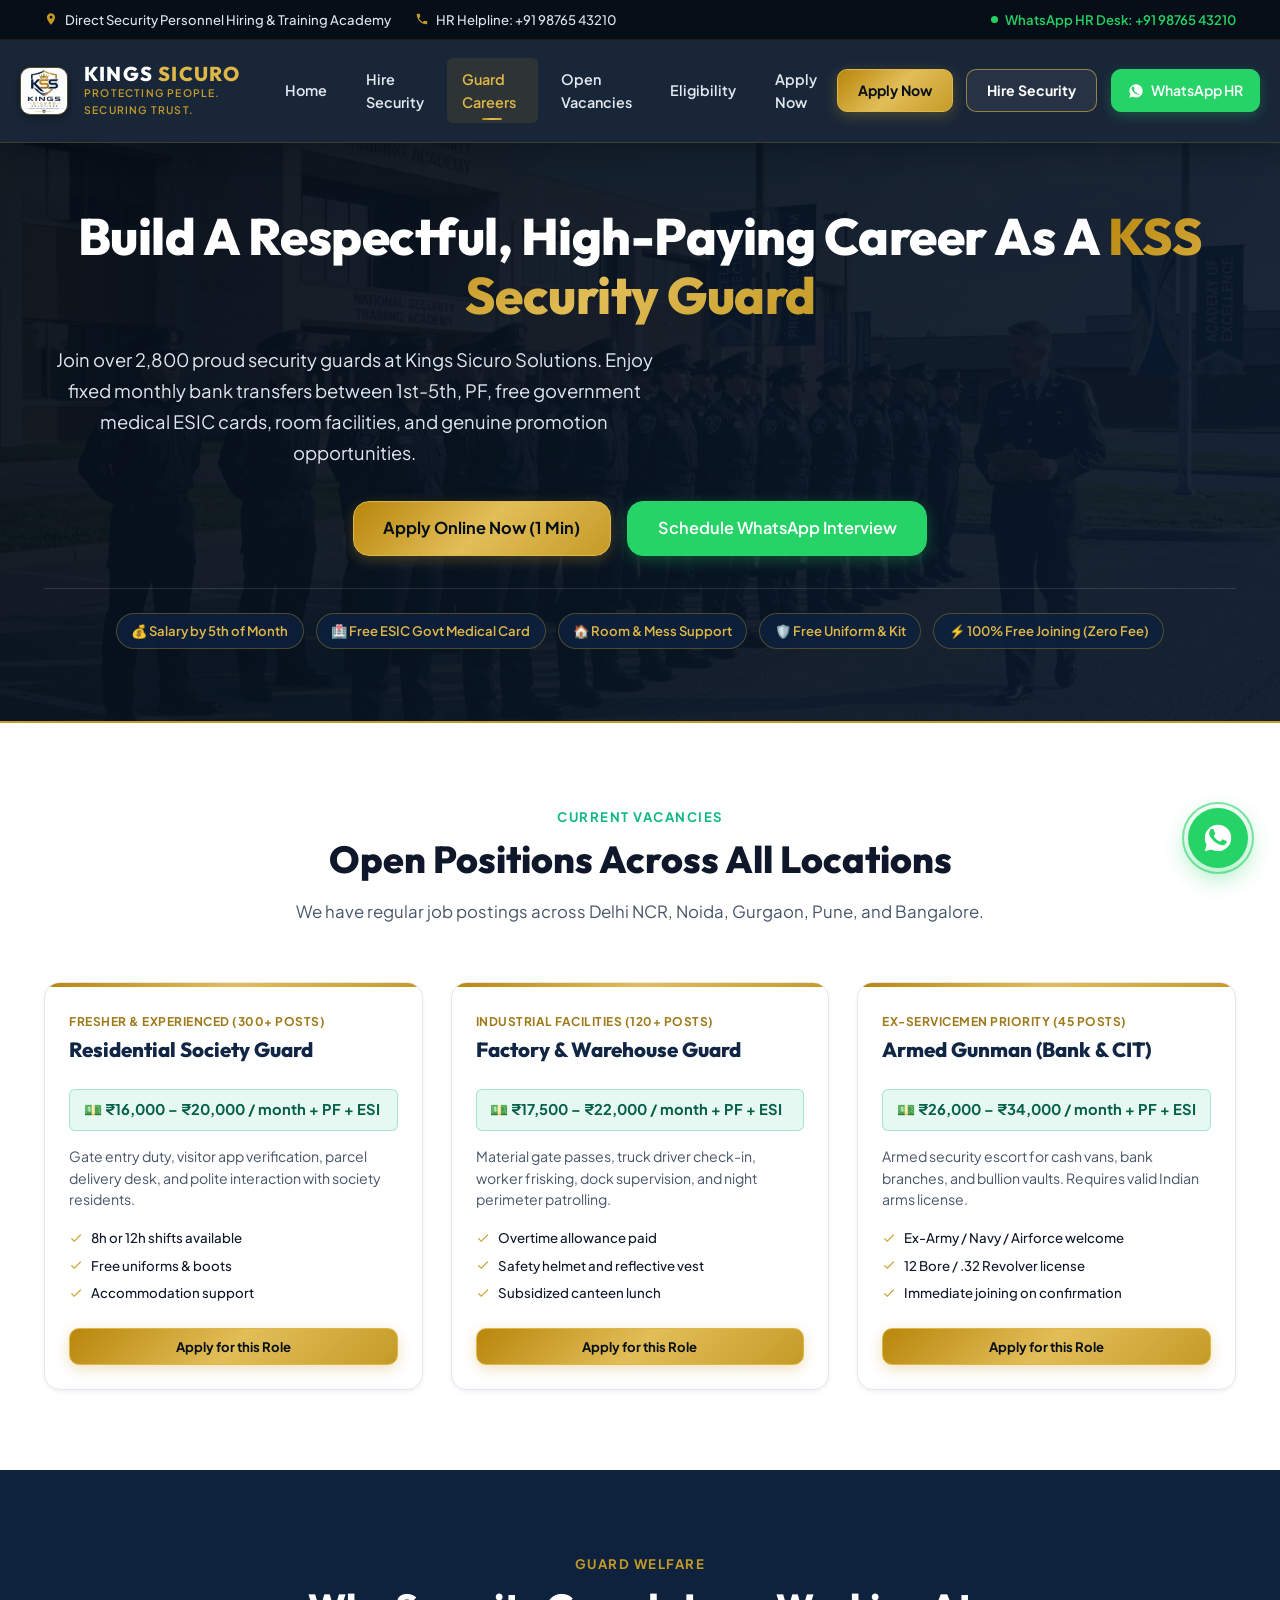
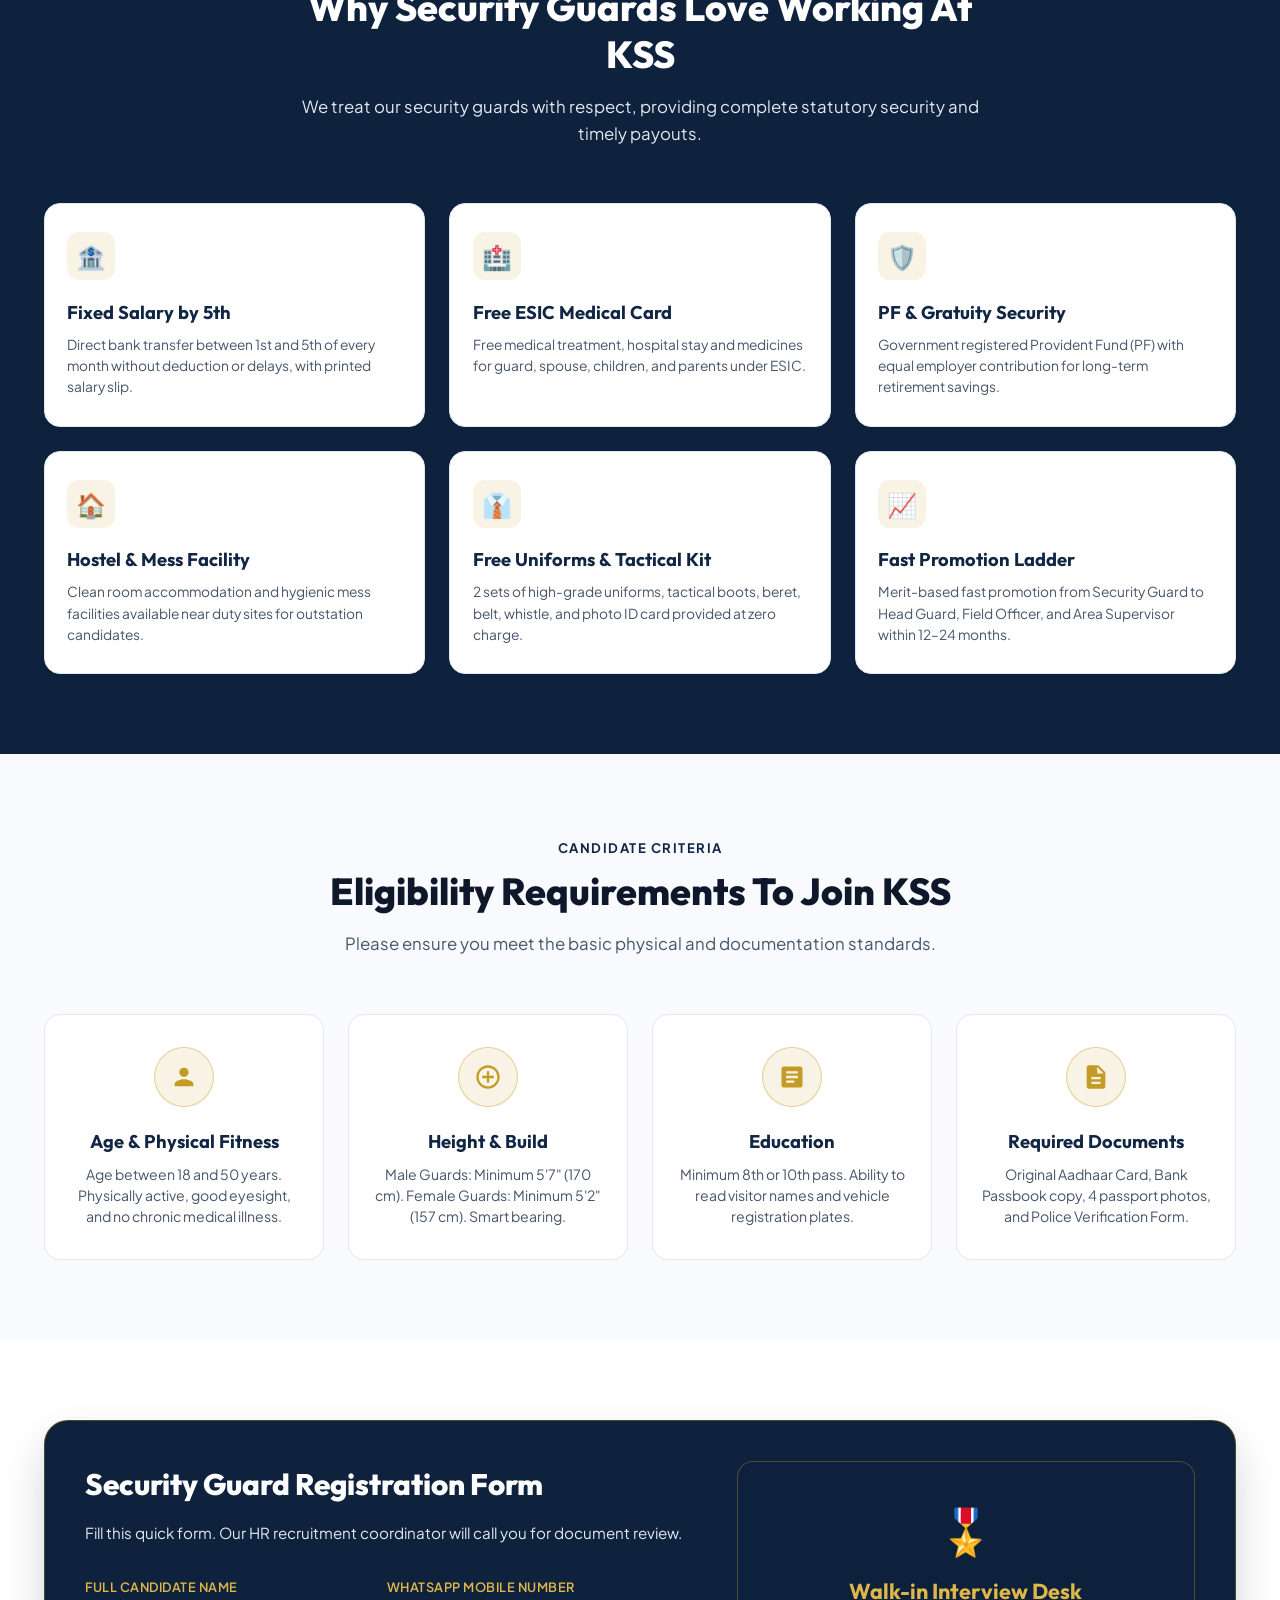
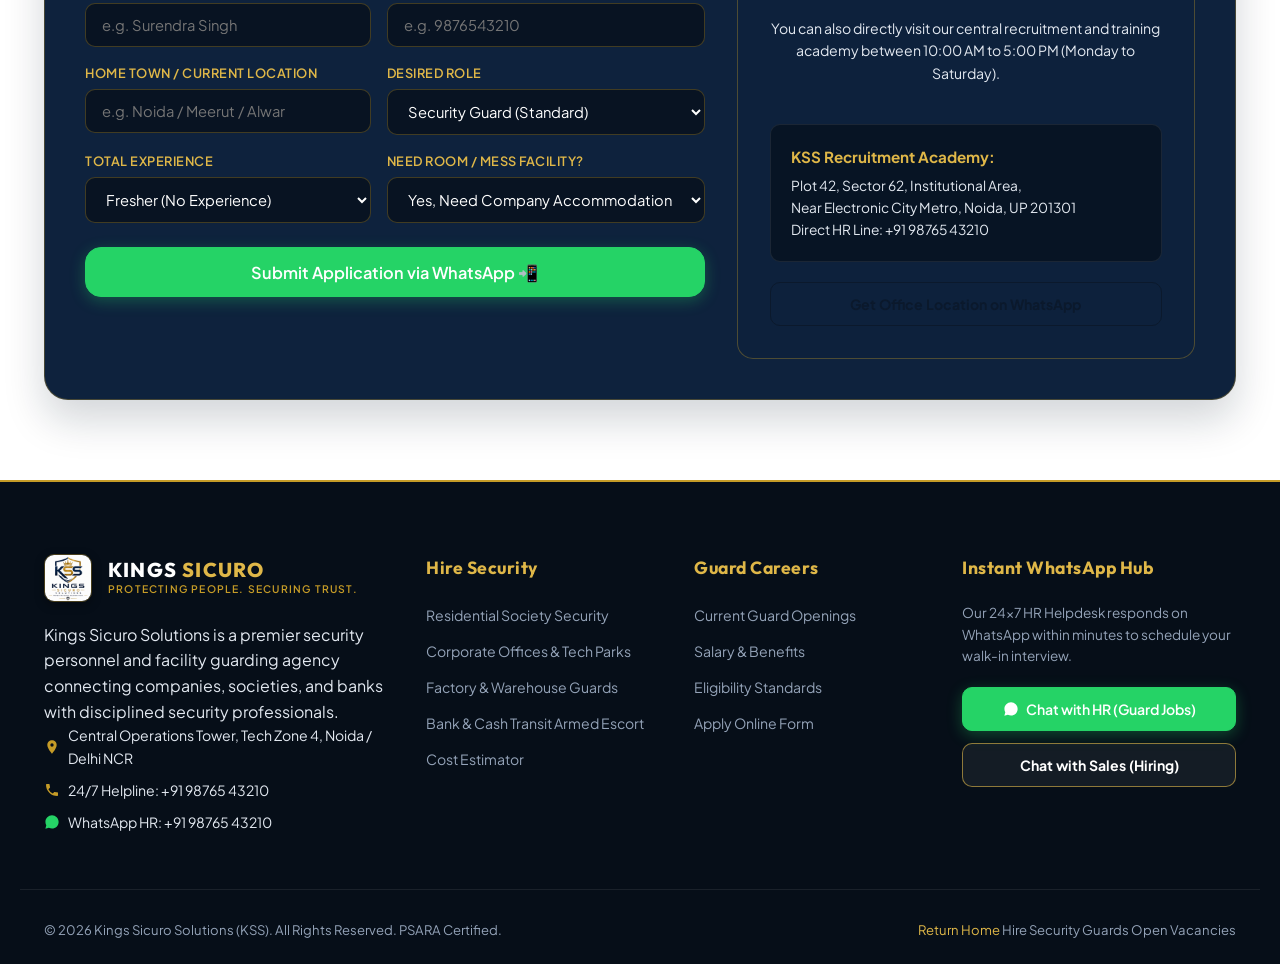
==== commit 2ab7e804: "update the mobile responsive ui" ====
--- a/careers.html
+++ b/careers.html
@@ -53,6 +53,14 @@
         <a href="#openings" class="nav-link">Open Vacancies</a>
         <a href="#eligibility" class="nav-link">Eligibility</a>
         <a href="#apply-section" class="nav-link">Apply Now</a>
+        <div class="mobile-menu-actions">
+          <a href="#apply-section" class="btn btn-gold">👮 Apply For Job</a>
+          <a href="hire-guards.html" class="btn btn-navy-outline">🏢 Hire Security</a>
+          <a href="https://api.whatsapp.com/send?phone=919876543210&text=Hello%20KSS%20HR%2C%20I%20want%20to%20give%20guard%20interview" target="_blank" rel="noopener noreferrer" class="btn btn-whatsapp">
+            <svg viewBox="0 0 24 24" width="18" height="18" fill="currentColor"><path d="M12.04 2c-5.46 0-9.91 4.45-9.91 9.91 0 1.75.46 3.45 1.32 4.95L2.05 22l5.25-1.38c1.45.79 3.08 1.21 4.74 1.21 5.46 0 9.91-4.45 9.91-9.91 0-2.65-1.03-5.14-2.9-7.01A9.816 9.816 0 0012.04 2zm5.78 14.15c-.24.67-1.39 1.29-1.92 1.37-.5.08-1.15.11-3.69-.94-3.26-1.34-5.36-4.66-5.52-4.88-.16-.22-1.32-1.76-1.32-3.35s.83-2.38 1.13-2.7c.3-.32.65-.4 0.87-.4s.43.01.62.01c.21 0 .49-.08.76.58.28.67.95 2.33 1.03 2.5.08.17.14.37.03.59-.11.22-.17.36-.33.56-.16.2-.35.45-.5.6-.16.16-.33.34-.14.67.19.33.84 1.38 1.8 2.24 1.24 1.1 2.28 1.44 2.61 1.6.33.16.52.14.71-.08.19-.22.82-.96 1.04-1.29.22-.33.44-.27.73-.16.3.11 1.88.89 2.2 1.05.33.16.55.25.63.38.08.14.08.82-.16 1.49z"/></svg>
+            WhatsApp HR Desk
+          </a>
+        </div>
       </nav>
 
       <div class="nav-actions">
@@ -72,19 +80,26 @@
 
   <main>
     <!-- Sub-page Hero -->
-    <section class="hero-section" style="padding: 4.5rem 0 5rem; background: linear-gradient(135deg, rgba(6, 14, 24, 0.94) 0%, rgba(11, 25, 44, 0.92) 100%), url('assets/images/guard-recruitment.jpg') center/cover no-repeat;">
-      <div class="container" style="text-align: center; max-width: 860px;">
-        <h1 class="hero-title" style="font-size: 2.85rem; margin-bottom: 1.2rem;">
+    <section class="hero-section subhero-section" style="background: linear-gradient(135deg, rgba(6, 14, 24, 0.94) 0%, rgba(11, 25, 44, 0.92) 100%), url('assets/images/guard-recruitment.jpg') center/cover no-repeat;">
+      <div class="container subhero-container">
+        <h1 class="hero-title" style="margin-bottom: 1.2rem;">
           Build A Respectful, High-Paying Career As A <span class="text-gold">KSS Security Guard</span>
         </h1>
-        <p class="hero-subtitle" style="margin: 0 auto 2.2rem; font-size: 1.12rem;">
+        <p class="hero-subtitle">
           Join over 2,800 proud security guards at Kings Sicuro Solutions. Enjoy fixed monthly bank transfers between 1st-5th, PF, free government medical ESIC cards, room facilities, and genuine promotion opportunities.
         </p>
-        <div style="display: flex; justify-content: center; gap: 1rem; flex-wrap: wrap;">
+        <div class="subhero-ctas">
           <a href="#apply-section" class="btn btn-gold btn-lg">Apply Online Now (1 Min)</a>
           <a href="https://api.whatsapp.com/send?phone=919876543210&text=Hi%20KSS%2C%20I%20am%20interested%20in%20a%20Security%20Guard%20job" target="_blank" rel="noopener noreferrer" class="btn btn-whatsapp btn-lg">
             Schedule WhatsApp Interview
           </a>
+        </div>
+        <div class="guard-perks-strip">
+          <span class="perk-strip-pill">💰 Salary by 5th of Month</span>
+          <span class="perk-strip-pill">🏥 Free ESIC Govt Medical Card</span>
+          <span class="perk-strip-pill">🏠 Room & Mess Support</span>
+          <span class="perk-strip-pill">🛡️ Free Uniform & Kit</span>
+          <span class="perk-strip-pill">⚡ 100% Free Joining (Zero Fee)</span>
         </div>
       </div>
     </section>
@@ -100,67 +115,73 @@
 
         <div class="industries-grid">
           <!-- Vacancy 1 -->
-          <div class="industry-card">
-            <div class="industry-card-body">
-              <h3 class="industry-card-title">Residential Society Guard</h3>
-              <p style="font-size: 0.8rem; color: var(--gold-dark); font-weight: 700; margin-bottom: 0.6rem; text-transform: uppercase; letter-spacing: 0.5px;">Fresher & Experienced (300+ Posts)</p>
-              <p class="industry-card-desc">
-                Gate entry duty, visitor app verification, parcel delivery desk, and polite interaction with residents.
+          <div class="career-vacancy-card">
+            <div class="vacancy-header">
+              <span class="vacancy-badge">Fresher & Experienced (300+ Posts)</span>
+              <h3 class="vacancy-title">Residential Society Guard</h3>
+            </div>
+            <div class="vacancy-body">
+              <div class="vacancy-salary-tag">
+                💵 ₹16,000 – ₹20,000 / month + PF + ESI
+              </div>
+              <p class="vacancy-desc">
+                Gate entry duty, visitor app verification, parcel delivery desk, and polite interaction with society residents.
               </p>
-              <div style="font-weight: 700; color: var(--navy-medium); margin-bottom: 0.8rem; font-size: 1.05rem;">
-                Salary: ₹16,000 - ₹20,000 / month + PF + ESI
-              </div>
-              <ul class="industry-checklist">
+              <ul class="industry-checklist" style="margin-bottom: 1.5rem;">
                 <li><svg viewBox="0 0 24 24"><path d="M9 16.17L4.83 12l-1.42 1.41L9 19 21 7l-1.41-1.41z"/></svg> 8h or 12h shifts available</li>
                 <li><svg viewBox="0 0 24 24"><path d="M9 16.17L4.83 12l-1.42 1.41L9 19 21 7l-1.41-1.41z"/></svg> Free uniforms & boots</li>
                 <li><svg viewBox="0 0 24 24"><path d="M9 16.17L4.83 12l-1.42 1.41L9 19 21 7l-1.41-1.41z"/></svg> Accommodation support</li>
               </ul>
-              <div class="industry-card-action">
-                <a href="#apply-section" class="btn btn-gold btn-sm" style="width: 100%;">Apply for this Role</a>
+              <div style="margin-top: auto;">
+                <a href="#apply-section" class="btn btn-gold btn-sm" style="width: 100%; justify-content: center;">Apply for this Role</a>
               </div>
             </div>
           </div>
 
           <!-- Vacancy 2 -->
-          <div class="industry-card">
-            <div class="industry-card-body">
-              <h3 class="industry-card-title">Factory & Warehouse Guard</h3>
-              <p style="font-size: 0.8rem; color: var(--gold-dark); font-weight: 700; margin-bottom: 0.6rem; text-transform: uppercase; letter-spacing: 0.5px;">Industrial Facilities (120+ Posts)</p>
-              <p class="industry-card-desc">
-                Material gate passes, truck driver check-in, worker frisking, and night perimeter patrolling.
+          <div class="career-vacancy-card">
+            <div class="vacancy-header">
+              <span class="vacancy-badge">Industrial Facilities (120+ Posts)</span>
+              <h3 class="vacancy-title">Factory & Warehouse Guard</h3>
+            </div>
+            <div class="vacancy-body">
+              <div class="vacancy-salary-tag">
+                💵 ₹17,500 – ₹22,000 / month + PF + ESI
+              </div>
+              <p class="vacancy-desc">
+                Material gate passes, truck driver check-in, worker frisking, dock supervision, and night perimeter patrolling.
               </p>
-              <div style="font-weight: 700; color: var(--navy-medium); margin-bottom: 0.8rem; font-size: 1.05rem;">
-                Salary: ₹17,500 - ₹22,000 / month + PF + ESI
-              </div>
-              <ul class="industry-checklist">
+              <ul class="industry-checklist" style="margin-bottom: 1.5rem;">
                 <li><svg viewBox="0 0 24 24"><path d="M9 16.17L4.83 12l-1.42 1.41L9 19 21 7l-1.41-1.41z"/></svg> Overtime allowance paid</li>
                 <li><svg viewBox="0 0 24 24"><path d="M9 16.17L4.83 12l-1.42 1.41L9 19 21 7l-1.41-1.41z"/></svg> Safety helmet and reflective vest</li>
                 <li><svg viewBox="0 0 24 24"><path d="M9 16.17L4.83 12l-1.42 1.41L9 19 21 7l-1.41-1.41z"/></svg> Subsidized canteen lunch</li>
               </ul>
-              <div class="industry-card-action">
-                <a href="#apply-section" class="btn btn-gold btn-sm" style="width: 100%;">Apply for this Role</a>
+              <div style="margin-top: auto;">
+                <a href="#apply-section" class="btn btn-gold btn-sm" style="width: 100%; justify-content: center;">Apply for this Role</a>
               </div>
             </div>
           </div>
 
           <!-- Vacancy 3 -->
-          <div class="industry-card">
-            <div class="industry-card-body">
-              <h3 class="industry-card-title">Armed Gunman (Bank & CIT)</h3>
-              <p style="font-size: 0.8rem; color: var(--gold-dark); font-weight: 700; margin-bottom: 0.6rem; text-transform: uppercase; letter-spacing: 0.5px;">Ex-Servicemen Priority (45 Posts)</p>
-              <p class="industry-card-desc">
-                Armed security escort for cash vans, bank branches, and bullion vaults. Requires valid gun license.
+          <div class="career-vacancy-card">
+            <div class="vacancy-header">
+              <span class="vacancy-badge">Ex-Servicemen Priority (45 Posts)</span>
+              <h3 class="vacancy-title">Armed Gunman (Bank & CIT)</h3>
+            </div>
+            <div class="vacancy-body">
+              <div class="vacancy-salary-tag">
+                💵 ₹26,000 – ₹34,000 / month + PF + ESI
+              </div>
+              <p class="vacancy-desc">
+                Armed security escort for cash vans, bank branches, and bullion vaults. Requires valid Indian arms license.
               </p>
-              <div style="font-weight: 700; color: var(--navy-medium); margin-bottom: 0.8rem; font-size: 1.05rem;">
-                Salary: ₹26,000 - ₹34,000 / month + PF + ESI
-              </div>
-              <ul class="industry-checklist">
+              <ul class="industry-checklist" style="margin-bottom: 1.5rem;">
                 <li><svg viewBox="0 0 24 24"><path d="M9 16.17L4.83 12l-1.42 1.41L9 19 21 7l-1.41-1.41z"/></svg> Ex-Army / Navy / Airforce welcome</li>
                 <li><svg viewBox="0 0 24 24"><path d="M9 16.17L4.83 12l-1.42 1.41L9 19 21 7l-1.41-1.41z"/></svg> 12 Bore / .32 Revolver license</li>
                 <li><svg viewBox="0 0 24 24"><path d="M9 16.17L4.83 12l-1.42 1.41L9 19 21 7l-1.41-1.41z"/></svg> Immediate joining on confirmation</li>
               </ul>
-              <div class="industry-card-action">
-                <a href="#apply-section" class="btn btn-gold btn-sm" style="width: 100%;">Apply for this Role</a>
+              <div style="margin-top: auto;">
+                <a href="#apply-section" class="btn btn-gold btn-sm" style="width: 100%; justify-content: center;">Apply for this Role</a>
               </div>
             </div>
           </div>
@@ -168,52 +189,96 @@
       </div>
     </section>
 
-    <!-- Eligibility & Requirements -->
-    <section class="section section-dark" id="eligibility">
+    <!-- Guard Benefits & Welfare Section -->
+    <section class="section section-dark" id="benefits">
       <div class="container">
         <div class="section-header">
-          <span class="section-tag">Candidate Criteria</span>
+          <span class="section-tag">Guard Welfare</span>
+          <h2 class="section-title">Why Security Guards Love Working At KSS</h2>
+          <p class="section-subtitle">We treat our security guards with respect, providing complete statutory security and timely payouts.</p>
+        </div>
+
+        <div class="career-benefits-grid">
+          <div class="benefit-card-box">
+            <div class="benefit-icon-wrap">🏦</div>
+            <h3 class="benefit-card-title">Fixed Salary by 5th</h3>
+            <p class="benefit-card-desc">Direct bank transfer between 1st and 5th of every month without deduction or delays, with printed salary slip.</p>
+          </div>
+          <div class="benefit-card-box">
+            <div class="benefit-icon-wrap">🏥</div>
+            <h3 class="benefit-card-title">Free ESIC Medical Card</h3>
+            <p class="benefit-card-desc">Free medical treatment, hospital stay and medicines for guard, spouse, children, and parents under ESIC.</p>
+          </div>
+          <div class="benefit-card-box">
+            <div class="benefit-icon-wrap">🛡️</div>
+            <h3 class="benefit-card-title">PF & Gratuity Security</h3>
+            <p class="benefit-card-desc">Government registered Provident Fund (PF) with equal employer contribution for long-term retirement savings.</p>
+          </div>
+          <div class="benefit-card-box">
+            <div class="benefit-icon-wrap">🏠</div>
+            <h3 class="benefit-card-title">Hostel & Mess Facility</h3>
+            <p class="benefit-card-desc">Clean room accommodation and hygienic mess facilities available near duty sites for outstation candidates.</p>
+          </div>
+          <div class="benefit-card-box">
+            <div class="benefit-icon-wrap">👔</div>
+            <h3 class="benefit-card-title">Free Uniforms & Tactical Kit</h3>
+            <p class="benefit-card-desc">2 sets of high-grade uniforms, tactical boots, beret, belt, whistle, and photo ID card provided at zero charge.</p>
+          </div>
+          <div class="benefit-card-box">
+            <div class="benefit-icon-wrap">📈</div>
+            <h3 class="benefit-card-title">Fast Promotion Ladder</h3>
+            <p class="benefit-card-desc">Merit-based fast promotion from Security Guard to Head Guard, Field Officer, and Area Supervisor within 12–24 months.</p>
+          </div>
+        </div>
+      </div>
+    </section>
+
+    <!-- Eligibility & Requirements -->
+    <section class="section" id="eligibility" style="background: var(--bg-light);">
+      <div class="container">
+        <div class="section-header">
+          <span class="section-tag" style="color: var(--navy-medium);">Candidate Criteria</span>
           <h2 class="section-title">Eligibility Requirements To Join KSS</h2>
           <p class="section-subtitle">Please ensure you meet the basic physical and documentation standards.</p>
         </div>
 
         <div class="trust-grid">
-          <div class="trust-card" style="background: var(--navy-dark); border-color: rgba(197, 155, 39, 0.3);">
+          <div class="trust-card">
             <div class="trust-icon-box">
               <svg viewBox="0 0 24 24"><path d="M12 12c2.21 0 4-1.79 4-4s-1.79-4-4-4-4 1.79-4 4 1.79 4 4 4zm0 2c-2.67 0-8 1.34-8 4v2h16v-2c0-2.66-5.33-4-8-4z"/></svg>
             </div>
-            <h3 class="trust-card-title" style="color: var(--gold-light);">Age & Physical Fitness</h3>
-            <p class="trust-card-desc" style="color: var(--text-white-dim);">
+            <h3 class="trust-card-title">Age & Physical Fitness</h3>
+            <p class="trust-card-desc">
               Age between 18 and 50 years. Physically active, good eyesight, and no chronic medical illness.
             </p>
           </div>
 
-          <div class="trust-card" style="background: var(--navy-dark); border-color: rgba(197, 155, 39, 0.3);">
+          <div class="trust-card">
             <div class="trust-icon-box">
               <svg viewBox="0 0 24 24"><path d="M13 7h-2v4H7v2h4v4h2v-4h4v-2h-4V7zm-1-5C6.48 2 2 6.48 2 12s4.48 10 10 10 10-4.52 10-10S17.52 2 12 2zm0 18c-4.41 0-8-3.59-8-8s3.59-8 8-8 8 3.59 8 8-3.59 8-8 8z"/></svg>
             </div>
-            <h3 class="trust-card-title" style="color: var(--gold-light);">Height & Build</h3>
-            <p class="trust-card-desc" style="color: var(--text-white-dim);">
+            <h3 class="trust-card-title">Height & Build</h3>
+            <p class="trust-card-desc">
               Male Guards: Minimum 5'7" (170 cm). Female Guards: Minimum 5'2" (157 cm). Smart bearing.
             </p>
           </div>
 
-          <div class="trust-card" style="background: var(--navy-dark); border-color: rgba(197, 155, 39, 0.3);">
+          <div class="trust-card">
             <div class="trust-icon-box">
               <svg viewBox="0 0 24 24"><path d="M19 3H5c-1.1 0-2 .9-2 2v14c0 1.1.9 2 2 2h14c1.1 0 2-.9 2-2V5c0-1.1-.9-2-2-2zm-5 14H7v-2h7v2zm3-4H7v-2h10v2zm0-4H7V7h10v2z"/></svg>
             </div>
-            <h3 class="trust-card-title" style="color: var(--gold-light);">Education</h3>
-            <p class="trust-card-desc" style="color: var(--text-white-dim);">
+            <h3 class="trust-card-title">Education</h3>
+            <p class="trust-card-desc">
               Minimum 8th or 10th pass. Ability to read visitor names and vehicle registration plates.
             </p>
           </div>
 
-          <div class="trust-card" style="background: var(--navy-dark); border-color: rgba(197, 155, 39, 0.3);">
+          <div class="trust-card">
             <div class="trust-icon-box">
               <svg viewBox="0 0 24 24"><path d="M14 2H6c-1.1 0-1.99.9-1.99 2L4 20c0 1.1.89 2 1.99 2H18c1.1 0 2-.9 2-2V8l-6-6zm2 16H8v-2h8v2zm0-4H8v-2h8v2zm-3-5V3.5L18.5 9H13z"/></svg>
             </div>
-            <h3 class="trust-card-title" style="color: var(--gold-light);">Required Documents</h3>
-            <p class="trust-card-desc" style="color: var(--text-white-dim);">
+            <h3 class="trust-card-title">Required Documents</h3>
+            <p class="trust-card-desc">
               Original Aadhaar Card, Bank Passbook copy, 4 passport photos, and Police Verification Form.
             </p>
           </div>
@@ -222,9 +287,9 @@
     </section>
 
     <!-- Guard Application Form -->
-    <section class="section" id="apply-section" style="background: var(--bg-light);">
+    <section class="section" id="apply-section" style="background: var(--bg-card-light);">
       <div class="container">
-        <div class="calculator-wrap" style="background: var(--navy-surface); grid-template-columns: 1.1fr 0.9fr;">
+        <div class="career-apply-grid">
           <div>
             <h3 class="calc-title">Security Guard Registration Form</h3>
             <p class="calc-desc">Fill this quick form. Our HR recruitment coordinator will call you for document review.</p>
@@ -278,21 +343,21 @@
             </form>
           </div>
 
-          <div class="calc-result-box" style="display: flex; flex-direction: column; justify-content: center;">
-            <div style="font-size: 3rem; margin-bottom: 0.5rem;">🎖️</div>
+          <div class="walkin-box">
+            <div style="font-size: 2.8rem; margin-bottom: 0.5rem;">🎖️</div>
             <h4 style="font-family: var(--font-heading); font-size: 1.35rem; color: var(--gold-light); margin-bottom: 0.5rem;">
               Walk-in Interview Desk
             </h4>
             <p style="font-size: 0.88rem; color: var(--text-white-dim); margin-bottom: 1.25rem;">
               You can also directly visit our central recruitment and training academy between 10:00 AM to 5:00 PM (Monday to Saturday).
             </p>
-            <div style="background: rgba(6, 14, 24, 0.6); padding: 1rem; border-radius: var(--radius-md); text-align: left; font-size: 0.85rem; color: var(--text-white-dim); margin-bottom: 1.25rem;">
-              <strong>KSS Recruitment Academy:</strong><br>
+            <div class="walkin-address-card">
+              <strong>KSS Recruitment Academy:</strong>
               Plot 42, Sector 62, Institutional Area,<br>
               Near Electronic City Metro, Noida, UP 201301<br>
               Direct HR Line: +91 98765 43210
             </div>
-            <a href="https://api.whatsapp.com/send?phone=919876543210&text=Hi%20HR%2C%20Please%20send%20me%20the%20Google%20Map%20location%20of%20KSS%20Interview%20Office" target="_blank" rel="noopener noreferrer" class="btn btn-navy-outline">
+            <a href="https://api.whatsapp.com/send?phone=919876543210&text=Hi%20HR%2C%20Please%20send%20me%20the%20Google%20Map%20location%20of%20KSS%20Interview%20Office" target="_blank" rel="noopener noreferrer" class="btn btn-navy-outline" style="width: 100%; justify-content: center;">
               Get Office Location on WhatsApp
             </a>
           </div>
@@ -301,12 +366,82 @@
     </section>
   </main>
 
+  <!-- Complete Footer -->
   <footer class="footer">
+    <div class="container footer-grid">
+      <!-- Col 1: Brand Info -->
+      <div class="footer-col">
+        <a href="index.html" class="nav-brand" style="margin-bottom: 1.25rem;">
+          <img src="assets/images/logo.jpg" alt="Kings Sicuro Solutions" class="brand-logo-img">
+          <div class="brand-text-wrap">
+            <span class="brand-name">KINGS <span>SICURO</span></span>
+            <span class="brand-tagline">Protecting People. Securing Trust.</span>
+          </div>
+        </a>
+        <p class="footer-desc">
+          Kings Sicuro Solutions is a premier security personnel and facility guarding agency connecting companies, societies, and banks with disciplined security professionals.
+        </p>
+        <div class="footer-contacts-list">
+          <div class="footer-contact-row">
+            <svg viewBox="0 0 24 24"><path d="M12 2C8.13 2 5 5.13 5 9c0 5.25 7 13 7 13s7-7.75 7-13c0-3.87-3.13-7-7-7zm0 9.5a2.5 2.5 0 010-5 2.5 2.5 0 010 5z"/></svg>
+            <span>Central Operations Tower, Tech Zone 4, Noida / Delhi NCR</span>
+          </div>
+          <div class="footer-contact-row">
+            <svg viewBox="0 0 24 24"><path d="M6.62 10.79a15.053 15.053 0 006.59 6.59l2.2-2.2c.27-.27.67-.36 1.02-.24 1.12.37 2.33.57 3.57.57.55 0 1 .45 1 1V20c0 .55-.45 1-1 1-9.39 0-17-7.61-17-17 0-.55.45-1 1-1h3.5c.55 0 1 .45 1 1 0 1.25.2 2.45.57 3.57.11.35.03.74-.25 1.02l-2.2 2.2z"/></svg>
+            <span>24/7 Helpline: +91 98765 43210</span>
+          </div>
+          <div class="footer-contact-row">
+            <svg viewBox="0 0 24 24" style="fill: #25D366;"><path d="M12.04 2c-5.46 0-9.91 4.45-9.91 9.91 0 1.75.46 3.45 1.32 4.95L2.05 22l5.25-1.38c1.45.79 3.08 1.21 4.74 1.21 5.46 0 9.91-4.45 9.91-9.91 0-2.65-1.03-5.14-2.9-7.01A9.816 9.816 0 0012.04 2z"/></svg>
+            <span>WhatsApp HR: +91 98765 43210</span>
+          </div>
+        </div>
+      </div>
+
+      <!-- Col 2: Hire Security Links -->
+      <div class="footer-col">
+        <h4 class="footer-heading">Hire Security</h4>
+        <ul class="footer-nav-list">
+          <li><a href="hire-guards.html" class="footer-nav-link">Residential Society Security</a></li>
+          <li><a href="hire-guards.html" class="footer-nav-link">Corporate Offices & Tech Parks</a></li>
+          <li><a href="hire-guards.html" class="footer-nav-link">Factory & Warehouse Guards</a></li>
+          <li><a href="hire-guards.html" class="footer-nav-link">Bank & Cash Transit Armed Escort</a></li>
+          <li><a href="index.html#calculator" class="footer-nav-link">Cost Estimator</a></li>
+        </ul>
+      </div>
+
+      <!-- Col 3: Guard Careers -->
+      <div class="footer-col">
+        <h4 class="footer-heading">Guard Careers</h4>
+        <ul class="footer-nav-list">
+          <li><a href="#openings" class="footer-nav-link">Current Guard Openings</a></li>
+          <li><a href="#benefits" class="footer-nav-link">Salary & Benefits</a></li>
+          <li><a href="#eligibility" class="footer-nav-link">Eligibility Standards</a></li>
+          <li><a href="#apply-section" class="footer-nav-link">Apply Online Form</a></li>
+        </ul>
+      </div>
+
+      <!-- Col 4: Instant HR Connect -->
+      <div class="footer-col">
+        <h4 class="footer-heading">Instant WhatsApp Hub</h4>
+        <p style="font-size: 0.85rem; color: var(--text-light); margin-bottom: 1.25rem;">
+          Our 24x7 HR Helpdesk responds on WhatsApp within minutes to schedule your walk-in interview.
+        </p>
+        <a href="https://api.whatsapp.com/send?phone=919876543210&text=Hi%20HR%2C%20I%20want%20to%20apply%20for%20a%20Security%20Guard%20Job" target="_blank" rel="noopener noreferrer" class="btn btn-whatsapp" style="width: 100%; margin-bottom: 0.75rem;">
+          <svg viewBox="0 0 24 24"><path d="M12.04 2c-5.46 0-9.91 4.45-9.91 9.91 0 1.75.46 3.45 1.32 4.95L2.05 22l5.25-1.38c1.45.79 3.08 1.21 4.74 1.21 5.46 0 9.91-4.45 9.91-9.91 0-2.65-1.03-5.14-2.9-7.01A9.816 9.816 0 0012.04 2z"/></svg>
+          Chat with HR (Guard Jobs)
+        </a>
+        <a href="https://api.whatsapp.com/send?phone=919876543210&text=Hi%20KSS%2C%20we%20want%20to%20hire%20security%20guards" target="_blank" rel="noopener noreferrer" class="btn btn-navy-outline" style="width: 100%;">
+          Chat with Sales (Hiring)
+        </a>
+      </div>
+    </div>
+
     <div class="container footer-bottom">
       <div>&copy; 2026 Kings Sicuro Solutions (KSS). All Rights Reserved. PSARA Certified.</div>
       <div>
-        <a href="index.html" style="margin-right: 1.5rem; color: var(--gold-light);">Return Home</a>
-        <a href="hire-guards.html" style="margin-right: 1.5rem;">Hire Security Guards</a>
+        <a href="index.html" style="color: var(--gold-light);">Return Home</a>
+        <a href="hire-guards.html">Hire Security Guards</a>
+        <a href="#openings">Open Vacancies</a>
       </div>
     </div>
   </footer>
--- a/css/style.css
+++ b/css/style.css
@@ -124,7 +124,7 @@
   background: var(--navy-dark);
   color: var(--text-white-dim);
   font-size: 0.82rem;
-  padding: 0.45rem 0;
+  padding: 0.55rem 0;
   border-bottom: 1px solid rgba(197, 155, 39, 0.15);
 }
 
@@ -223,13 +223,13 @@
   display: flex;
   justify-content: space-between;
   align-items: center;
-  padding: 0.75rem 0;
+  padding: 1.15rem 0;
 }
 
 .nav-brand {
   display: flex;
   align-items: center;
-  gap: 0.85rem;
+  gap: 1rem;
 }
 
 .brand-logo-img {
@@ -283,7 +283,7 @@
   font-weight: 600;
   font-size: 0.9rem;
   color: var(--text-white-dim);
-  padding: 0.5rem 0.85rem;
+  padding: 0.6rem 0.95rem;
   border-radius: var(--radius-sm);
   position: relative;
   transition: all var(--transition-fast);
@@ -314,7 +314,11 @@
 .nav-actions {
   display: flex;
   align-items: center;
-  gap: 0.75rem;
+  gap: 0.85rem;
+}
+
+.mobile-menu-actions {
+  display: none;
 }
 
 /* Refined Buttons */
@@ -1789,6 +1793,7 @@
   max-width: 600px;
   max-height: 90vh;
   overflow-y: auto;
+  overflow-x: hidden;
   padding: 2.2rem;
   position: relative;
   box-shadow: var(--shadow-xl);
@@ -1816,6 +1821,7 @@
   justify-content: center;
   font-size: 1.1rem;
   transition: background var(--transition-fast);
+  z-index: 5;
 }
 
 .modal-close-btn:hover {
@@ -1824,6 +1830,8 @@
 
 .modal-header {
   margin-bottom: 1.5rem;
+  padding-right: 2.75rem;
+  position: relative;
 }
 
 .modal-title {
@@ -1915,6 +1923,219 @@
 }
 
 /* ==========================================================================
+   CAREERS PAGE SPECIALIZED STYLING
+   ========================================================================== */
+.subhero-section {
+  padding: 4rem 0 4.5rem;
+  background-position: center;
+  background-size: cover;
+  background-repeat: no-repeat;
+  text-align: center;
+}
+
+.subhero-ctas {
+  display: flex;
+  justify-content: center;
+  gap: 1rem;
+  flex-wrap: wrap;
+  margin-top: 1.5rem;
+}
+
+/* Guard Trust Strip under Hero */
+.guard-perks-strip {
+  display: flex;
+  justify-content: center;
+  gap: 0.75rem;
+  flex-wrap: wrap;
+  margin-top: 2rem;
+  padding-top: 1.5rem;
+  border-top: 1px solid rgba(255, 255, 255, 0.12);
+}
+
+.perk-strip-pill {
+  display: inline-flex;
+  align-items: center;
+  gap: 0.45rem;
+  background: rgba(14, 34, 61, 0.85);
+  border: 1px solid rgba(197, 155, 39, 0.35);
+  color: var(--gold-light);
+  font-size: 0.82rem;
+  font-weight: 600;
+  padding: 0.4rem 0.9rem;
+  border-radius: var(--radius-full);
+}
+
+/* Careers Open Vacancy Card Upgrades */
+.career-vacancy-card {
+  background: #FFFFFF;
+  border-radius: var(--radius-lg);
+  border: 1px solid var(--border-light);
+  box-shadow: var(--shadow-sm);
+  display: flex;
+  flex-direction: column;
+  transition: transform var(--transition-base), box-shadow var(--transition-base);
+  position: relative;
+  overflow: hidden;
+}
+
+.career-vacancy-card:hover {
+  transform: translateY(-5px);
+  box-shadow: var(--shadow-xl);
+  border-color: rgba(197, 155, 39, 0.4);
+}
+
+.career-vacancy-card::before {
+  content: '';
+  position: absolute;
+  top: 0;
+  left: 0;
+  right: 0;
+  height: 4px;
+  background: var(--gold-gradient);
+}
+
+.vacancy-header {
+  padding: 1.5rem 1.5rem 0.6rem;
+}
+
+.vacancy-badge {
+  display: inline-block;
+  font-size: 0.75rem;
+  font-weight: 700;
+  text-transform: uppercase;
+  letter-spacing: 0.5px;
+  color: var(--gold-dark);
+  margin-bottom: 0.35rem;
+}
+
+.vacancy-title {
+  font-family: var(--font-heading);
+  font-size: 1.28rem;
+  font-weight: 800;
+  color: var(--navy-medium);
+  line-height: 1.25;
+}
+
+.vacancy-body {
+  padding: 0.4rem 1.5rem 1.5rem;
+  display: flex;
+  flex-direction: column;
+  flex: 1;
+}
+
+.vacancy-salary-tag {
+  background: rgba(16, 185, 129, 0.1);
+  border: 1px solid rgba(16, 185, 129, 0.3);
+  color: #065F46;
+  border-radius: var(--radius-sm);
+  padding: 0.5rem 0.85rem;
+  font-size: 0.92rem;
+  font-weight: 700;
+  margin: 0.65rem 0 0.95rem;
+  display: inline-flex;
+  align-items: center;
+  gap: 0.45rem;
+}
+
+.vacancy-desc {
+  font-size: 0.88rem;
+  color: var(--text-secondary);
+  line-height: 1.55;
+  margin-bottom: 1rem;
+}
+
+/* Guard Perks Grid on Careers Page */
+.career-benefits-grid {
+  display: grid;
+  grid-template-columns: repeat(3, 1fr);
+  gap: 1.5rem;
+}
+
+.benefit-card-box {
+  background: #FFFFFF;
+  border: 1px solid var(--border-light);
+  border-radius: var(--radius-lg);
+  padding: 1.75rem 1.4rem;
+  box-shadow: var(--shadow-sm);
+  transition: all var(--transition-base);
+  text-align: left;
+}
+
+.benefit-card-box:hover {
+  transform: translateY(-4px);
+  box-shadow: var(--shadow-lg);
+  border-color: rgba(197, 155, 39, 0.35);
+}
+
+.benefit-icon-wrap {
+  width: 48px;
+  height: 48px;
+  border-radius: 12px;
+  background: rgba(197, 155, 39, 0.12);
+  display: flex;
+  align-items: center;
+  justify-content: center;
+  font-size: 1.5rem;
+  margin-bottom: 1.1rem;
+}
+
+.benefit-card-title {
+  font-family: var(--font-heading);
+  font-size: 1.15rem;
+  font-weight: 700;
+  color: var(--navy-medium);
+  margin-bottom: 0.4rem;
+}
+
+.benefit-card-desc {
+  font-size: 0.86rem;
+  color: var(--text-secondary);
+  line-height: 1.55;
+}
+
+/* Responsive Careers Application Grid */
+.career-apply-grid {
+  display: grid;
+  grid-template-columns: 1.15fr 0.85fr;
+  gap: 2rem;
+  background: var(--navy-surface);
+  border-radius: var(--radius-xl);
+  padding: 2.5rem;
+  border: 1px solid rgba(197, 155, 39, 0.3);
+  box-shadow: var(--shadow-xl);
+}
+
+.walkin-box {
+  background: rgba(14, 34, 61, 0.8);
+  border: 1px solid rgba(197, 155, 39, 0.35);
+  border-radius: var(--radius-lg);
+  padding: 2rem;
+  text-align: center;
+  display: flex;
+  flex-direction: column;
+  justify-content: center;
+}
+
+.walkin-address-card {
+  background: rgba(6, 14, 24, 0.65);
+  border: 1px solid rgba(255, 255, 255, 0.08);
+  border-radius: var(--radius-md);
+  padding: 1.25rem;
+  text-align: left;
+  font-size: 0.86rem;
+  color: var(--text-white-dim);
+  line-height: 1.6;
+  margin: 1.25rem 0;
+}
+
+.walkin-address-card strong {
+  color: var(--gold-light);
+  display: block;
+  font-size: 0.95rem;
+  margin-bottom: 0.35rem;
+}
+
+/* ==========================================================================
    RESPONSIVE DESIGN (MEDIA QUERIES)
    ========================================================================== */
 @media (max-width: 1024px) {
@@ -1943,59 +2164,609 @@
   .footer-grid {
     grid-template-columns: 1fr 1fr;
   }
+  .career-benefits-grid {
+    grid-template-columns: repeat(2, 1fr);
+  }
+  .career-apply-grid {
+    grid-template-columns: 1fr;
+    gap: 2rem;
+    padding: 2rem;
+  }
 }
 
 @media (max-width: 768px) {
+  /* Careers Subpage Responsive Rules */
+  .subhero-section {
+    padding: 2.75rem 0 3.25rem;
+  }
+  .subhero-ctas {
+    flex-direction: column;
+    gap: 0.65rem;
+  }
+  .subhero-ctas .btn {
+    width: 100%;
+    justify-content: center;
+  }
+  .guard-perks-strip {
+    gap: 0.5rem;
+    margin-top: 1.4rem;
+    padding-top: 1.25rem;
+  }
+  .perk-strip-pill {
+    font-size: 0.76rem;
+    padding: 0.35rem 0.75rem;
+  }
+  .career-benefits-grid {
+    grid-template-columns: 1fr;
+    gap: 1rem;
+  }
+  .benefit-card-box {
+    padding: 1.25rem 1rem;
+  }
+  .career-apply-grid {
+    grid-template-columns: 1fr !important;
+    gap: 1.5rem;
+    padding: 1.35rem 1rem !important;
+    border-radius: var(--radius-lg);
+  }
+  .walkin-box {
+    padding: 1.35rem 1rem;
+  }
+  .walkin-address-card {
+    padding: 1rem;
+    font-size: 0.82rem;
+  }
+  .vacancy-header {
+    padding: 1.25rem 1rem 0.5rem;
+  }
+  .vacancy-body {
+    padding: 0.5rem 1rem 1.25rem;
+  }
+  .vacancy-salary-tag {
+    font-size: 0.85rem;
+    padding: 0.45rem 0.75rem;
+  }
+
+  /* Navigation Bar & Mobile Drawer */
+  .main-header {
+    position: sticky;
+    top: 0;
+  }
+  .navbar {
+    position: relative;
+    padding: 0.95rem 0;
+  }
+  .brand-logo-img {
+    width: 42px;
+    height: 42px;
+  }
+  .brand-name {
+    font-size: 1.15rem;
+  }
+  .brand-tagline {
+    font-size: 0.6rem;
+    letter-spacing: 0.8px;
+  }
   .mobile-toggle {
-    display: block;
+    display: flex;
+    align-items: center;
+    justify-content: center;
+    width: 40px;
+    height: 40px;
+    border-radius: var(--radius-sm);
+    color: var(--gold-light);
+    background: rgba(197, 155, 39, 0.12);
+    border: 1px solid rgba(197, 155, 39, 0.3);
+    cursor: pointer;
+    transition: all var(--transition-fast);
+  }
+  .mobile-toggle:hover, .mobile-toggle:active {
+    background: rgba(197, 155, 39, 0.25);
+    color: #FFFFFF;
+  }
+  .nav-actions {
+    display: none;
   }
   .nav-menu {
-    position: fixed;
-    top: 72px;
+    position: absolute;
+    top: 100%;
     left: 0;
     right: 0;
-    background: var(--navy-dark);
+    background: rgba(11, 25, 44, 0.98);
+    backdrop-filter: blur(20px);
+    -webkit-backdrop-filter: blur(20px);
+    border-bottom: 2px solid var(--gold-primary);
+    box-shadow: 0 16px 36px rgba(0, 0, 0, 0.65);
     flex-direction: column;
-    padding: 2rem;
-    gap: 1.25rem;
-    border-bottom: 1px solid var(--gold-primary);
-    transform: translateY(-150%);
-    transition: transform var(--transition-base);
+    padding: 1.2rem 1.25rem 1.5rem;
+    gap: 0.35rem;
+    max-height: calc(100vh - 75px);
+    overflow-y: auto;
+    opacity: 0;
+    visibility: hidden;
+    transform: translateY(-8px);
+    transition: opacity 0.25s ease, transform 0.25s ease, visibility 0.25s;
+    pointer-events: none;
+    z-index: 999;
   }
   .nav-menu.open {
+    opacity: 1;
+    visibility: visible;
     transform: translateY(0);
-  }
-  .nav-actions {
+    pointer-events: auto;
+  }
+  .nav-menu .nav-link {
+    width: 100%;
+    padding: 0.75rem 1rem;
+    font-size: 0.92rem;
+    border-radius: var(--radius-sm);
+    border-bottom: 1px solid rgba(255, 255, 255, 0.06);
+    text-align: left;
+    display: flex;
+    align-items: center;
+    justify-content: space-between;
+    color: var(--text-white-dim);
+  }
+  .nav-menu .nav-link.active {
+    background: rgba(197, 155, 39, 0.15);
+    color: var(--gold-light);
+    border-left: 3px solid var(--gold-primary);
+    font-weight: 700;
+  }
+  .nav-menu .nav-link.active::after {
     display: none;
   }
+  .mobile-menu-actions {
+    display: flex;
+    flex-direction: column;
+    gap: 0.65rem;
+    margin-top: 1rem;
+    padding-top: 1rem;
+    border-top: 1px solid rgba(197, 155, 39, 0.2);
+  }
+  .mobile-menu-actions .btn {
+    width: 100%;
+    justify-content: center;
+    font-size: 0.88rem;
+    padding: 0.7rem 1rem;
+  }
+
+  /* Top Announcement Bar */
+  .top-bar-content {
+    flex-direction: column;
+    gap: 0.35rem;
+    text-align: center;
+    justify-content: center;
+    padding: 0.25rem 0;
+  }
+  .top-bar-left {
+    flex-direction: column;
+    gap: 0.25rem;
+    align-items: center;
+  }
+  .top-bar-item {
+    font-size: 0.76rem;
+  }
+  .top-bar-wa-link {
+    font-size: 0.76rem;
+  }
+
+  /* Hero Section */
+  .hero-section {
+    padding: 2.75rem 0 3.5rem;
+  }
   .hero-title {
-    font-size: 2.25rem;
-  }
+    font-size: 1.85rem !important;
+    line-height: 1.25;
+  }
+  .hero-subtitle {
+    font-size: 0.95rem;
+    margin-bottom: 1.75rem;
+  }
+  .hero-ctas {
+    flex-direction: column;
+    gap: 0.65rem;
+    margin-bottom: 2rem;
+  }
+  .hero-ctas .btn {
+    width: 100%;
+    justify-content: center;
+    padding: 0.8rem 1.25rem;
+  }
+  .hero-highlights {
+    grid-template-columns: repeat(3, 1fr);
+    gap: 0.5rem;
+    padding: 1rem 0.5rem;
+    background: rgba(6, 14, 24, 0.55);
+    border-radius: var(--radius-md);
+    border: 1px solid rgba(197, 155, 39, 0.2);
+    text-align: center;
+  }
+  .highlight-item {
+    align-items: center;
+  }
+  .highlight-num {
+    font-size: 1.4rem;
+  }
+  .highlight-label {
+    font-size: 0.72rem;
+    line-height: 1.25;
+  }
+  .hero-portal-card {
+    padding: 1.25rem 1rem;
+    border-radius: var(--radius-lg);
+  }
+  .portal-tabs {
+    margin-bottom: 1.25rem;
+  }
+  .portal-tab-btn {
+    padding: 0.65rem 0.4rem;
+    font-size: 0.82rem;
+  }
+  .portal-pane-title {
+    font-size: 1.2rem;
+  }
+  .portal-pane-desc {
+    font-size: 0.82rem;
+  }
+  .portal-benefits-list {
+    gap: 0.55rem;
+    margin-bottom: 1.25rem;
+  }
+  .portal-benefit-item {
+    font-size: 0.82rem;
+  }
+  .portal-pane-ctas {
+    flex-direction: column;
+    gap: 0.65rem;
+  }
+  .portal-pane-ctas .btn {
+    width: 100%;
+    justify-content: center;
+  }
+
+  /* Floating WhatsApp Widget */
+  .floating-whatsapp-widget {
+    bottom: 1rem;
+    right: 1rem;
+    z-index: 1050;
+  }
+  .whatsapp-trigger-btn {
+    width: 50px;
+    height: 50px;
+    box-shadow: 0 4px 16px rgba(37, 211, 102, 0.4);
+  }
+  .whatsapp-trigger-btn svg {
+    width: 26px;
+    height: 26px;
+  }
+  .whatsapp-chat-popup {
+    position: fixed;
+    bottom: 68px;
+    right: 1rem;
+    left: 1rem;
+    width: auto;
+    max-width: 350px;
+    margin-left: auto;
+  }
+
+  /* Marketplace Cards */
   .marketplace-split {
     grid-template-columns: 1fr;
-  }
+    gap: 1.5rem;
+  }
+  .market-card-img-wrap {
+    height: 190px;
+  }
+  .market-card-body {
+    padding: 1.25rem 1rem;
+  }
+  .market-card-title {
+    font-size: 1.3rem;
+  }
+  .market-features-grid {
+    grid-template-columns: 1fr;
+    gap: 0.65rem;
+    margin-bottom: 1.25rem;
+  }
+  .market-card-footer {
+    flex-direction: column;
+    gap: 0.65rem;
+  }
+  .market-card-footer .btn {
+    width: 100%;
+    justify-content: center;
+  }
+
+  /* Industries Grid */
   .industries-grid {
     grid-template-columns: 1fr;
+    gap: 1.25rem;
+  }
+  .industry-card-img-box {
+    height: 160px;
+  }
+  .industry-card-body {
+    padding: 1.25rem 1rem;
+  }
+  .industry-card-title {
+    font-size: 1.15rem;
+  }
+  .industry-card-action {
+    flex-direction: column;
+    gap: 0.65rem;
+    align-items: stretch;
+  }
+  .industry-card-action .btn {
+    width: 100%;
+    justify-content: center;
+  }
+
+  /* Trust Grid */
+  .trust-grid {
+    grid-template-columns: 1fr;
+    gap: 1.25rem;
+  }
+  .trust-card {
+    padding: 1.25rem 1rem;
+  }
+
+  /* Cost Estimator Calculator */
+  .calculator-wrap {
+    padding: 1.25rem 1rem;
+    border-radius: var(--radius-lg);
+  }
+  .calc-title {
+    font-size: 1.3rem;
+  }
+  .calc-desc {
+    font-size: 0.85rem;
+    margin-bottom: 1.25rem;
   }
   .calc-grid {
     grid-template-columns: 1fr;
+    gap: 0.85rem;
   }
   .range-wrap {
     grid-column: span 1;
   }
+  .calc-result-box {
+    padding: 1.4rem 1rem;
+  }
+  .calc-estimate-price {
+    font-size: 1.95rem;
+  }
+  .calc-breakup-list {
+    padding: 0.75rem;
+    margin: 1rem 0;
+    gap: 0.45rem;
+  }
+  .calc-breakup-row {
+    font-size: 0.8rem;
+  }
+  .calc-whatsapp-btn {
+    width: 100%;
+  }
+
+  /* Guard Career Content */
+  .guard-career-wrap {
+    border-radius: var(--radius-lg);
+  }
+  .guard-career-content {
+    padding: 1.4rem 1rem;
+  }
+  .guard-career-title {
+    font-size: 1.35rem;
+  }
+  .guard-career-desc {
+    font-size: 0.88rem;
+  }
+  .guard-perks-list {
+    grid-template-columns: 1fr;
+    gap: 0.75rem;
+    margin: 1.25rem 0 1.5rem;
+  }
+  .perk-box {
+    padding: 0.85rem;
+  }
+  .guard-career-ctas {
+    flex-direction: column;
+    gap: 0.65rem;
+  }
+  .guard-career-ctas .btn {
+    width: 100%;
+    justify-content: center;
+  }
+
+  /* FAQ Accordion */
+  .faq-tab-nav {
+    flex-wrap: wrap;
+    gap: 0.5rem;
+    justify-content: center;
+    margin-bottom: 1.5rem;
+  }
+  .faq-tab-btn {
+    padding: 0.45rem 0.95rem;
+    font-size: 0.82rem;
+  }
+  .faq-question {
+    padding: 1rem;
+    font-size: 0.92rem;
+  }
+  .faq-answer {
+    padding: 0 1rem 1rem;
+    font-size: 0.86rem;
+  }
+
+  /* Forms & Inputs */
   .form-grid {
     grid-template-columns: 1fr;
+    gap: 0.85rem;
   }
   .form-full {
     grid-column: span 1;
   }
-  .guard-perks-list {
-    grid-template-columns: 1fr;
-  }
-  .calculator-wrap {
-    padding: 1.75rem;
+  .form-input, .form-select, .form-textarea {
+    font-size: 0.9rem;
+    padding: 0.7rem 0.85rem;
+  }
+
+  /* Modals */
+  .modal-overlay {
+    padding: 0.75rem;
+  }
+  .modal-box {
+    padding: 1.4rem 1rem;
+    border-radius: var(--radius-lg);
+    max-height: 92vh;
+  }
+  .modal-header {
+    padding-right: 2.25rem;
+    margin-bottom: 1.15rem;
+  }
+  .modal-title {
+    font-size: 1.25rem;
+    line-height: 1.25;
+  }
+  .modal-subtitle {
+    font-size: 0.82rem;
+  }
+  .modal-close-btn {
+    top: 1rem;
+    right: 1rem;
+    width: 30px;
+    height: 30px;
+    font-size: 1rem;
+  }
+
+  /* Footer */
+  .footer {
+    padding: 3rem 0 1.5rem;
   }
   .footer-grid {
     grid-template-columns: 1fr;
-  }
-}
+    gap: 2rem;
+  }
+  .footer-col {
+    text-align: left;
+  }
+  .footer-bottom {
+    flex-direction: column;
+    text-align: center;
+    gap: 0.85rem;
+  }
+  .footer-bottom div:last-child {
+    display: flex;
+    flex-wrap: wrap;
+    justify-content: center;
+    gap: 1rem;
+  }
+  .footer-bottom div:last-child a {
+    margin-right: 0 !important;
+  }
+
+  /* Tables */
+  .table-responsive {
+    width: 100%;
+    overflow-x: auto;
+    -webkit-overflow-scrolling: touch;
+    border-radius: var(--radius-md);
+  }
+  .comparison-table {
+    min-width: 520px;
+  }
+  .comparison-table th, .comparison-table td {
+    padding: 0.75rem 0.85rem !important;
+    font-size: 0.82rem !important;
+  }
+
+  /* Global Section Sizing */
+  .section {
+    padding: 2.75rem 0;
+  }
+  .section-header {
+    margin-bottom: 2rem;
+  }
+  .section-title {
+    font-size: 1.65rem;
+    line-height: 1.25;
+  }
+  .section-subtitle {
+    font-size: 0.9rem;
+  }
+  .section-tag {
+    font-size: 0.74rem;
+    padding: 0.28rem 0.75rem;
+  }
+  .cta-title {
+    font-size: 1.65rem;
+  }
+}
+
+@media (max-width: 480px) {
+  .container {
+    padding: 0 1rem;
+  }
+  .navbar {
+    padding: 0.85rem 0;
+  }
+  .top-bar-item:first-child {
+    display: none;
+  }
+  .brand-logo-img {
+    width: 38px;
+    height: 38px;
+  }
+  .brand-name {
+    font-size: 1.05rem;
+  }
+  .brand-tagline {
+    font-size: 0.58rem;
+    letter-spacing: 0.5px;
+  }
+  .hero-title {
+    font-size: 1.6rem !important;
+  }
+  .hero-subtitle {
+    font-size: 0.88rem;
+  }
+  .btn-lg {
+    padding: 0.72rem 1.15rem;
+    font-size: 0.9rem;
+  }
+  .section-title {
+    font-size: 1.45rem;
+  }
+  .hero-highlights {
+    padding: 0.85rem 0.35rem;
+  }
+  .highlight-num {
+    font-size: 1.25rem;
+  }
+  .highlight-label {
+    font-size: 0.68rem;
+  }
+  .calc-estimate-price {
+    font-size: 1.75rem;
+  }
+  .portal-tab-btn {
+    font-size: 0.78rem;
+    padding: 0.6rem 0.35rem;
+  }
+}
+
+@media (max-width: 360px) {
+  .hero-title {
+    font-size: 1.45rem !important;
+  }
+  .highlight-num {
+    font-size: 1.15rem;
+  }
+  .highlight-label {
+    font-size: 0.64rem;
+  }
+  .portal-tab-btn {
+    font-size: 0.74rem;
+    padding: 0.55rem 0.25rem;
+  }
+}
